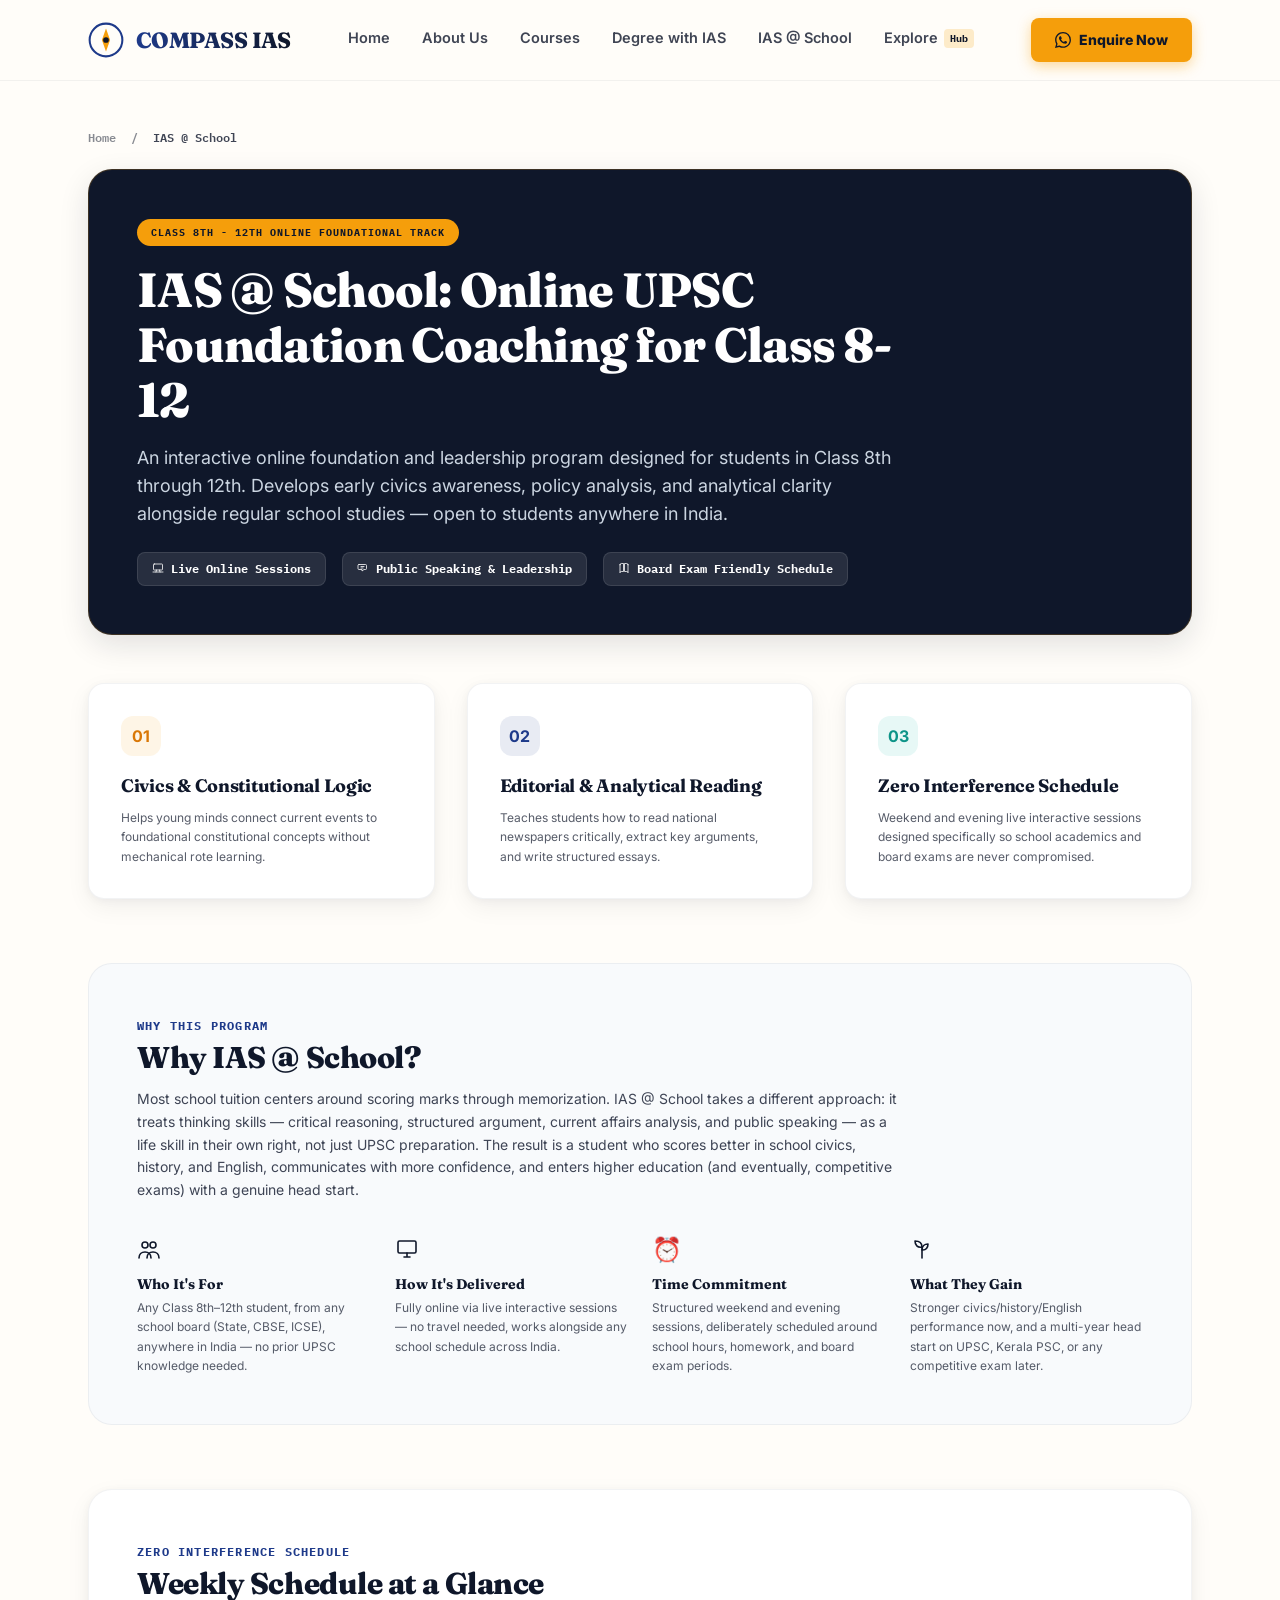
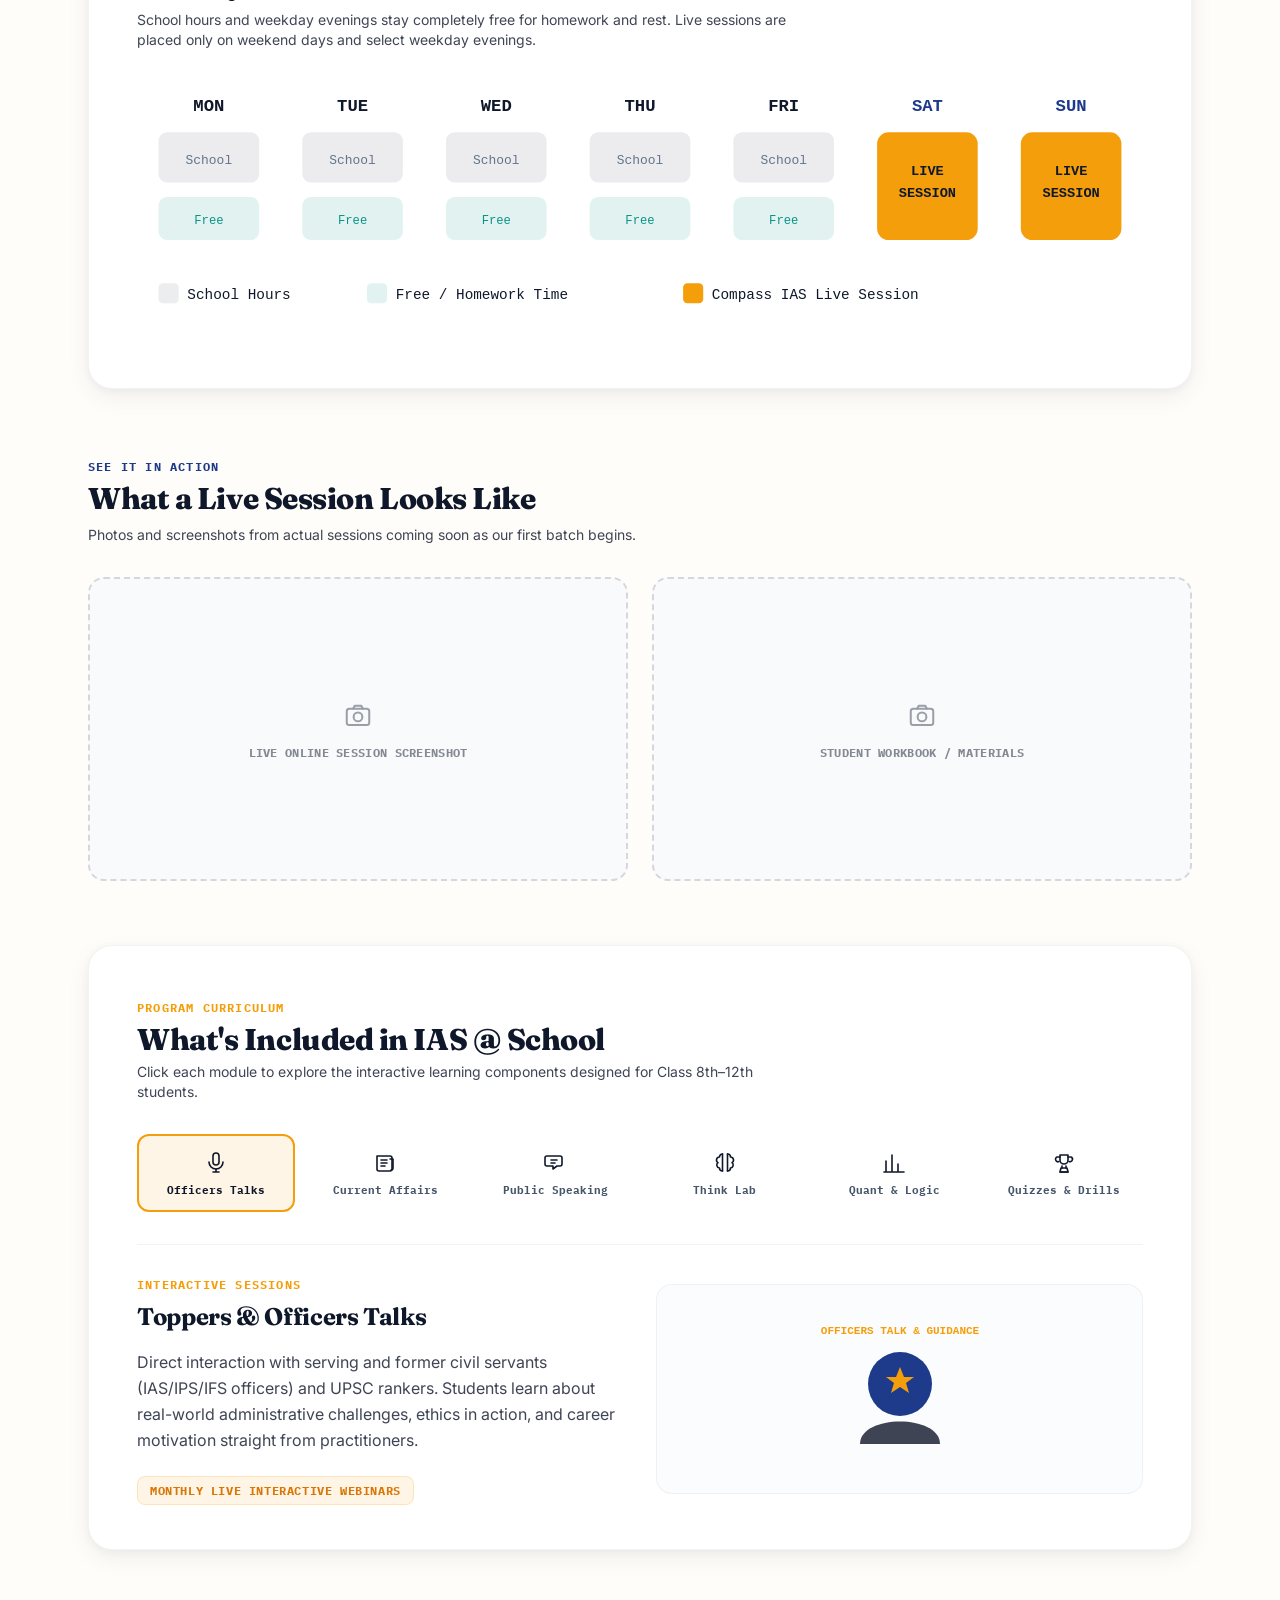
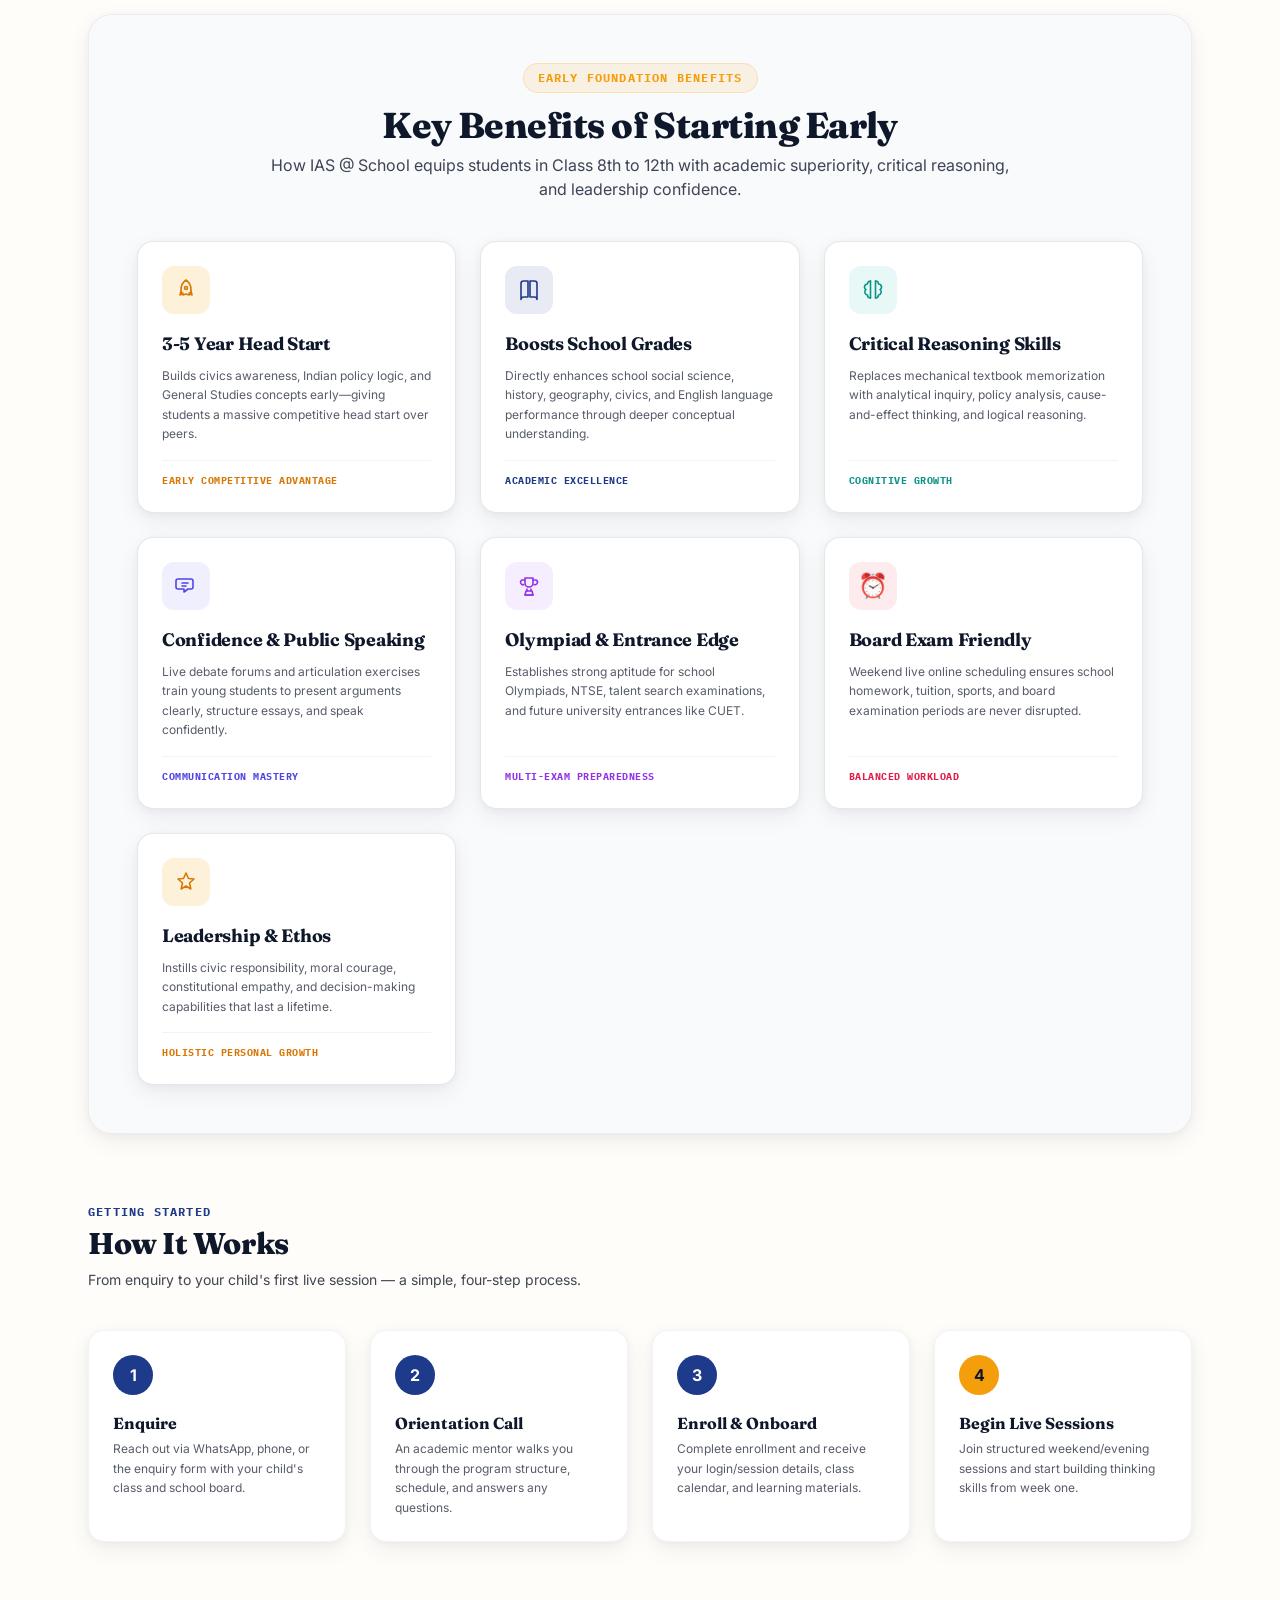
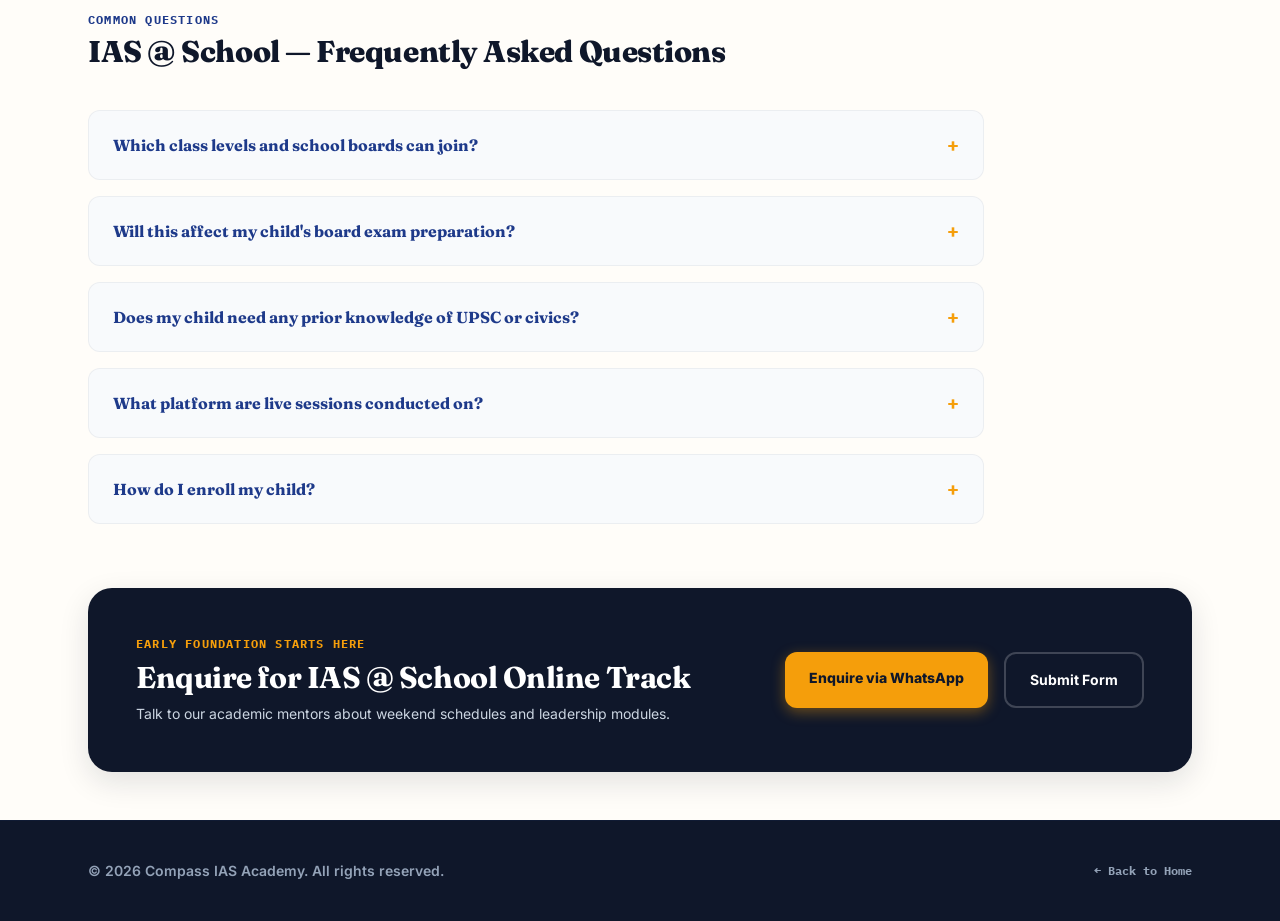
==== ias-at-school.html @ 7dd77797 "Add files via upload" ====
<!DOCTYPE html>
<html lang="en" class="scroll-smooth">
<head>
<meta charset="UTF-8">
<meta name="viewport" content="width=device-width, initial-scale=1.0">

<!-- Core SEO Meta Tags -->
<title>Online IAS Foundation Course for School Students | Compass IAS</title>
<meta name="description" content="IAS @ School: an online UPSC foundation and leadership program for Class 8th-12th students. Civics, current affairs, public speaking and early civil services orientation alongside regular schooling, from anywhere in India.">
<meta name="keywords" content="IAS coaching for school students, online UPSC foundation course, civil services coaching Class 8 9 10 11 12, IAS foundation course for students, civics and leadership program for school students, online IAS academy for students">
<meta name="robots" content="index, follow">
<link rel="canonical" href="https://competude.com/ias-at-school.html">

<!-- Open Graph / Facebook SEO -->
<meta property="og:type" content="website">
<meta property="og:title" content="Online IAS Foundation Course for School Students (Class 8-12) | Compass IAS">
<meta property="og:description" content="An interactive online foundation and leadership program for Class 8th-12th students, building civics awareness, analytical reading, and early UPSC orientation — from anywhere in India.">
<meta property="og:url" content="https://competude.com/ias-at-school.html">
<meta property="og:image" content="https://competude.com/School.png">
<meta property="og:locale" content="en_IN">
<meta property="og:site_name" content="Compass IAS Academy">

<!-- Twitter Card SEO -->
<meta name="twitter:card" content="summary_large_image">
<meta name="twitter:title" content="Online IAS Foundation Course for School Students | Compass IAS">
<meta name="twitter:description" content="Online UPSC foundation and leadership program for Class 8th-12th students, open to students anywhere in India.">

<!-- Structured Data: Course + Breadcrumb -->
<script type="application/ld+json">
{
  "@context": "https://schema.org",
  "@type": "Course",
  "name": "IAS @ School",
  "description": "An online foundational and leadership program for Class 8th to 12th students, building civics awareness, analytical reading, public speaking, and early UPSC/civil services orientation alongside regular schooling.",
  "provider": {
    "@type": "EducationalOrganization",
    "name": "Compass IAS Academy",
    "url": "https://competude.com/",
    "sameAs": [
      "https://www.instagram.com/compassiasacademy/",
      "https://www.facebook.com/share/17ophKMFhd/"
    ]
  },
  "url": "https://competude.com/ias-at-school.html",
  "image": "https://competude.com/School.png",
  "educationalLevel": "Secondary School (Class 8-12)",
  "areaServed": "IN",
  "hasCourseInstance": {
    "@type": "CourseInstance",
    "courseMode": ["online"],
    "courseSchedule": {
      "@type": "Schedule",
      "repeatFrequency": "P1W",
      "description": "Weekend and evening live online sessions scheduled around school academics and board exams."
    }
  }
}
</script>
<script type="application/ld+json">
{
  "@context": "https://schema.org",
  "@type": "BreadcrumbList",
  "itemListElement": [
    {"@type": "ListItem", "position": 1, "name": "Home", "item": "https://competude.com/"},
    {"@type": "ListItem", "position": 2, "name": "IAS @ School", "item": "https://competude.com/ias-at-school.html"}
  ]
}
</script>

<!-- Structured Data: FAQPage (mirrors visible FAQ content on this page) -->
<script type="application/ld+json">
{
  "@context": "https://schema.org",
  "@type": "FAQPage",
  "mainEntity": [
    {
      "@type": "Question",
      "name": "Which class levels and school boards can join IAS @ School?",
      "acceptedAnswer": {
        "@type": "Answer",
        "text": "Students from Class 8th through 12th can join, regardless of school board — State Syllabus, CBSE, or ICSE. Since the program is fully online, students anywhere in India can participate, not just Kerala."
      }
    },
    {
      "@type": "Question",
      "name": "Will IAS @ School affect my child's board exam preparation?",
      "acceptedAnswer": {
        "@type": "Answer",
        "text": "No — the program follows a Zero Interference Schedule, with live sessions on weekends and evenings specifically so board exam preparation, homework, and other school commitments are never disrupted. In fact, many students find their civics, history, and English performance improves as a result."
      }
    },
    {
      "@type": "Question",
      "name": "Does my child need prior knowledge of UPSC or civics to join?",
      "acceptedAnswer": {
        "@type": "Answer",
        "text": "No prior knowledge is needed. The program is designed as a foundational track, building concepts step by step from wherever a student currently stands."
      }
    },
    {
      "@type": "Question",
      "name": "What platform are IAS @ School live sessions conducted on?",
      "acceptedAnswer": {
        "@type": "Answer",
        "text": "Sessions are conducted live online through standard video conferencing tools, with recordings and materials shared afterward so students never miss key concepts due to a scheduling clash."
      }
    },
    {
      "@type": "Question",
      "name": "How do I enroll my child in IAS @ School?",
      "acceptedAnswer": {
        "@type": "Answer",
        "text": "Reach out via WhatsApp or phone at +91 87143 26595, or fill the enquiry form on this website. An academic mentor will schedule a short orientation call to walk you through the schedule and next steps."
      }
    }
  ]
}
</script>

<!-- Fonts -->
<link rel="preconnect" href="https://fonts.googleapis.com">
<link rel="preconnect" href="https://fonts.gstatic.com" crossorigin>
<link href="https://fonts.googleapis.com/css2?family=Fraunces:opsz,wght@9..144,400;9..144,500;9..144,600;9..144,700&family=Inter:wght@400;500;600;700&family=IBM+Plex+Mono:wght@500;600&display=swap" rel="stylesheet">

<!-- Compiled Tailwind CSS (production build, not CDN) -->
<link rel="stylesheet" href="output.css">
</head>
<body class="bg-brandChampagne text-brandNavy font-sans selection:bg-brandYellow selection:text-brandNavy min-h-screen flex flex-col overflow-x-hidden">

<header id="site-header" class="sticky top-0 z-50 bg-brandChampagne/95 backdrop-blur-md border-b border-brandNavy/5 transition-all-300">
  <div class="max-w-6xl mx-auto px-6 h-20 flex items-center justify-between">
    <!-- Branding -->
    <a href="index.html" class="flex items-center gap-3 font-serif font-bold text-xl tracking-wide text-brandNavy group" title="Compass IAS Homepage">
      <svg class="w-9 h-9 transition-transform duration-700 ease-out group-hover:rotate-[135deg]" viewBox="0 0 44 44" fill="none" xmlns="http://www.w3.org/2000/svg">
        <circle cx="22" cy="22" r="20" stroke="#1E3A8A" stroke-width="2.5"/>
        <path d="M22 8 L27 22 L22 36 L17 22 Z" fill="#F59E0B"/>
        <circle cx="22" cy="22" r="3.5" fill="#0F172A"/>
      </svg>
      <span class="tracking-tight font-extrabold text-[22px] bg-gradient-to-r from-brandBlue to-brandNavy bg-clip-text text-transparent">COMPASS IAS</span>
    </a>

    <!-- Navigation Options -->
    <nav class="hidden md:flex items-center gap-8 font-semibold text-[14.5px] text-brandNavy/80">
      <a href="index.html" class="hover:text-brandBlue transition-colors relative after:absolute after:bottom-0 after:left-0 after:h-[2px] after:w-0 hover:after:w-full after:bg-brandYellow after:transition-all after:duration-300 pb-1">Home</a>
      <a href="index.html#about" class="hover:text-brandBlue transition-colors relative after:absolute after:bottom-0 after:left-0 after:h-[2px] after:w-0 hover:after:w-full after:bg-brandYellow after:transition-all after:duration-300 pb-1">About Us</a>
      <a href="index.html#courses" class="hover:text-brandBlue transition-colors relative after:absolute after:bottom-0 after:left-0 after:h-[2px] after:w-0 hover:after:w-full after:bg-brandYellow after:transition-all after:duration-300 pb-1">Courses</a>
      <a href="degree-with-ias.html" class="hover:text-brandBlue transition-colors relative after:absolute after:bottom-0 after:left-0 after:h-[2px] after:w-0 hover:after:w-full after:bg-brandYellow after:transition-all after:duration-300 pb-1">Degree with IAS</a>
      <a href="ias-at-school.html" class="hover:text-brandBlue transition-colors relative after:absolute after:bottom-0 after:left-0 after:h-[2px] after:w-0 hover:after:w-full after:bg-brandYellow after:transition-all after:duration-300 pb-1">IAS @ School</a>
      <a href="index.html#explore" class="hover:text-brandBlue transition-colors relative after:absolute after:bottom-0 after:left-0 after:h-[2px] after:w-0 hover:after:w-full after:bg-brandYellow after:transition-all after:duration-300 pb-1 flex items-center gap-1.5">
        <span>Explore</span>
        <span class="bg-brandYellow/20 text-brandNavy font-mono text-[10px] px-1.5 py-0.5 rounded font-extrabold">Hub</span>
      </a>
    </nav>

    <!-- WhatsApp Enquiry CTA -->
    <div class="hidden md:block">
      <a href="https://wa.me/918714326595?text=Hi%20Compass%20IAS,%20I%20would%20like%20to%20enquire%20about%20your%20UPSC%20programs." 
         target="_blank" 
         class="bg-brandYellow hover:bg-brandYellowHover text-brandNavy font-extrabold text-sm px-6 py-3 rounded-lg shadow-yellow-glow hover:translate-y-[-1px] transition-all duration-300 inline-flex items-center gap-2 whitespace-nowrap"
         title="Direct WhatsApp Enquiry">
        <svg class="w-4 h-4 fill-current" viewBox="0 0 24 24" xmlns="http://www.w3.org/2000/svg"><path d="M17.472 14.382c-.297-.149-1.758-.867-2.03-.967-.273-.099-.471-.148-.67.15-.197.297-.767.966-.94 1.164-.173.199-.347.223-.644.075-.297-.15-1.255-.463-2.39-1.475-.883-.788-1.48-1.761-1.653-2.059-.173-.297-.018-.458.13-.606.134-.133.298-.347.446-.52.149-.174.198-.298.298-.497.099-.198.05-.371-.025-.52-.075-.149-.669-1.612-.916-2.207-.242-.579-.487-.5-.669-.51-.173-.008-.371-.01-.57-.01-.198 0-.52.074-.792.372-.272.297-1.04 1.016-1.04 2.479 0 1.462 1.065 2.875 1.213 3.074.149.198 2.096 3.2 5.077 4.487.709.306 1.262.489 1.694.625.712.227 1.36.195 1.871.118.571-.085 1.758-.719 2.006-1.413.248-.694.248-1.289.173-1.413-.074-.124-.272-.198-.57-.347m-5.421 7.403h-.004a9.87 9.87 0 01-5.031-1.378l-.361-.214-3.741.982.998-3.648-.235-.374a9.86 9.86 0 01-1.51-5.26c.001-5.45 4.436-9.884 9.888-9.884 2.64 0 5.122 1.03 6.988 2.898a9.825 9.825 0 012.893 6.994c-.003 5.45-4.437 9.884-9.885 9.884m8.413-18.297A11.815 11.815 0 0012.05 0C5.495 0 .16 5.335.157 11.892c0 2.096.547 4.142 1.588 5.945L0 24l6.335-1.662c1.746.953 3.71 1.455 5.703 1.457h.005c6.554 0 11.89-5.335 11.893-11.893a11.821 11.821 0 00-3.48-8.413z"/></svg>
        Enquire Now
      </a>
    </div>

    <!-- Mobile Menu Button -->
    <button id="hamburgerBtn" class="md:hidden flex flex-col justify-center items-center w-10 h-10 rounded-lg hover:bg-brandNavy/5 transition-colors z-50" aria-label="Toggle Menu">
      <div class="flex flex-col gap-1.5 w-6">
        <span class="h-[2.5px] w-full bg-brandNavy rounded-full transition-all duration-300 origin-center"></span>
        <span class="h-[2.5px] w-full bg-brandNavy rounded-full transition-all duration-300"></span>
        <span class="h-[2.5px] w-full bg-brandNavy rounded-full transition-all duration-300 origin-center"></span>
      </div>
    </button>
  </div>

  <div id="mobileMenu" class="md:hidden fixed inset-x-0 top-20 bg-brandChampagne border-b border-brandNavy/5 shadow-lg px-6 py-8 flex flex-col gap-4 transform -translate-y-10 opacity-0 pointer-events-none transition-all duration-300 z-40">
    <a href="index.html" class="font-bold text-lg text-brandNavy py-2 border-b border-slate-100">Home</a>
    <a href="index.html#about" class="font-bold text-lg text-brandNavy py-2 border-b border-slate-100">About Us</a>
    <a href="index.html#courses" class="font-bold text-lg text-brandNavy py-2 border-b border-slate-100">Courses</a>
    <a href="degree-with-ias.html" class="font-bold text-lg text-brandNavy py-2 border-b border-slate-100">Degree with IAS</a>
    <a href="ias-at-school.html" class="font-bold text-lg text-brandNavy py-2 border-b border-slate-100">IAS @ School</a>
    <a href="index.html#explore" class="font-bold text-lg text-brandNavy py-2 border-b border-slate-100 flex justify-between items-center">
      <span>Explore Gallery &amp; Hub</span>
      <span class="bg-brandYellow text-brandNavy font-mono text-xs px-2 py-0.5 rounded font-bold">New</span>
    </a>
    <a href="https://wa.me/918714326595?text=Hi%20Compass%20IAS,%20I%20would%20like%20to%20enquire%20about%20your%20UPSC%20programs." 
       target="_blank" 
       class="w-full text-center bg-brandYellow text-brandNavy font-extrabold py-4 rounded-lg shadow-md mt-4 inline-flex items-center justify-center gap-2 whitespace-nowrap">
      <svg class="w-4 h-4 fill-current" viewBox="0 0 24 24" xmlns="http://www.w3.org/2000/svg"><path d="M17.472 14.382c-.297-.149-1.758-.867-2.03-.967-.273-.099-.471-.148-.67.15-.197.297-.767.966-.94 1.164-.173.199-.347.223-.644.075-.297-.15-1.255-.463-2.39-1.475-.883-.788-1.48-1.761-1.653-2.059-.173-.297-.018-.458.13-.606.134-.133.298-.347.446-.52.149-.174.198-.298.298-.497.099-.198.05-.371-.025-.52-.075-.149-.669-1.612-.916-2.207-.242-.579-.487-.5-.669-.51-.173-.008-.371-.01-.57-.01-.198 0-.52.074-.792.372-.272.297-1.04 1.016-1.04 2.479 0 1.462 1.065 2.875 1.213 3.074.149.198 2.096 3.2 5.077 4.487.709.306 1.262.489 1.694.625.712.227 1.36.195 1.871.118.571-.085 1.758-.719 2.006-1.413.248-.694.248-1.289.173-1.413-.074-.124-.272-.198-.57-.347m-5.421 7.403h-.004a9.87 9.87 0 01-5.031-1.378l-.361-.214-3.741.982.998-3.648-.235-.374a9.86 9.86 0 01-1.51-5.26c.001-5.45 4.436-9.884 9.888-9.884 2.64 0 5.122 1.03 6.988 2.898a9.825 9.825 0 012.893 6.994c-.003 5.45-4.437 9.884-9.885 9.884m8.413-18.297A11.815 11.815 0 0012.05 0C5.495 0 .16 5.335.157 11.892c0 2.096.547 4.142 1.588 5.945L0 24l6.335-1.662c1.746.953 3.71 1.455 5.703 1.457h.005c6.554 0 11.89-5.335 11.893-11.893a11.821 11.821 0 00-3.48-8.413z"/></svg>
      Enquire Now
    </a>
  </div>
</header>

<main class="flex-grow py-12 bg-brandChampagne">
  <div class="max-w-6xl mx-auto px-6">
      <div id="course-detail-school">

        <!-- Breadcrumb -->
        <nav aria-label="Breadcrumb" class="mb-6 text-xs font-mono font-semibold text-brandNavy/50">
          <a href="index.html" class="hover:text-brandBlue transition-colors">Home</a>
          <span class="mx-2">/</span>
          <span class="text-brandNavy/80">IAS @ School</span>
        </nav>

        <!-- Header Banner -->
        <div class="bg-brandNavy text-white reveal-on-scroll rounded-3xl p-8 lg:p-12 mb-12 shadow-navy-glow border border-brandYellow/20 relative overflow-hidden">
          <div class="max-w-3xl relative z-10">
            <span class="bg-brandYellow text-brandNavy font-mono text-[10px] font-extrabold tracking-widest uppercase px-3.5 py-1.5 rounded-full inline-block mb-4">
              Class 8th - 12th Online Foundational Track
            </span>
            <h1 class="font-serif font-extrabold text-3xl sm:text-5xl text-white mb-4">IAS @ School: Online UPSC Foundation Coaching for Class 8-12</h1>
            <p class="text-slate-300 text-base sm:text-lg leading-relaxed mb-6">
              An interactive online foundation and leadership program designed for students in Class 8th through 12th. Develops early civics awareness, policy analysis, and analytical clarity alongside regular school studies — open to students anywhere in India.            </p>

            <div class="flex flex-wrap gap-4 text-xs font-mono font-bold">
              <span class="bg-white/10 px-3.5 py-2 rounded-lg border border-white/10"><svg viewBox="0 0 24 24" fill="none" stroke="currentColor" stroke-width="1.6" stroke-linecap="round" stroke-linejoin="round" style="width:1em;height:1em;display:inline-block;vertical-align:-0.125em" xmlns="http://www.w3.org/2000/svg"><rect x="3" y="4" width="18" height="12" rx="1.5"/><path d="M2 20h20M9 16l-1 4M15 16l1 4"/></svg> Live Online Sessions</span>
              <span class="bg-white/10 px-3.5 py-2 rounded-lg border border-white/10"><svg viewBox="0 0 24 24" fill="none" stroke="currentColor" stroke-width="1.6" stroke-linecap="round" stroke-linejoin="round" style="width:1em;height:1em;display:inline-block;vertical-align:-0.125em" xmlns="http://www.w3.org/2000/svg"><path d="M4 5h13a2 2 0 0 1 2 2v6a2 2 0 0 1-2 2h-3l-4 3v-3H4a2 2 0 0 1-2-2V7a2 2 0 0 1 2-2z"/><path d="M8 9h6M8 12h4"/></svg> Public Speaking &amp; Leadership</span>
              <span class="bg-white/10 px-3.5 py-2 rounded-lg border border-white/10"><svg viewBox="0 0 24 24" fill="none" stroke="currentColor" stroke-width="1.6" stroke-linecap="round" stroke-linejoin="round" style="width:1em;height:1em;display:inline-block;vertical-align:-0.125em" xmlns="http://www.w3.org/2000/svg"><path d="M4 5.5A2.5 2.5 0 0 1 6.5 3H11v16H6.5A2.5 2.5 0 0 0 4 21.5v-16z"/><path d="M20 5.5A2.5 2.5 0 0 0 17.5 3H13v16h4.5a2.5 2.5 0 0 1 2.5 2.5v-16z"/></svg> Board Exam Friendly Schedule</span>
            </div>
          </div>
        </div>

        <!-- Program Overview Pillars -->
        <div class="grid grid-cols-1 lg:grid-cols-3 gap-8 mb-16">
          <div class="bg-white p-8 rounded-2xl border border-brandNavy/5 shadow-sm">
            <div class="w-10 h-10 rounded-xl bg-brandYellow/10 text-brandYellowHover font-bold flex items-center justify-center mb-4">01</div>
            <h3 class="font-serif font-bold text-lg text-brandNavy mb-2">Civics &amp; Constitutional Logic</h3>
            <p class="text-xs text-brandNavy/70 leading-relaxed">
              Helps young minds connect current events to foundational constitutional concepts without mechanical rote learning.
            </p>
          </div>

          <div class="bg-white p-8 rounded-2xl border border-brandNavy/5 shadow-sm">
            <div class="w-10 h-10 rounded-xl bg-brandBlue/10 text-brandBlue font-bold flex items-center justify-center mb-4">02</div>
            <h3 class="font-serif font-bold text-lg text-brandNavy mb-2">Editorial &amp; Analytical Reading</h3>
            <p class="text-xs text-brandNavy/70 leading-relaxed">
              Teaches students how to read national newspapers critically, extract key arguments, and write structured essays.
            </p>
          </div>

          <div class="bg-white p-8 rounded-2xl border border-brandNavy/5 shadow-sm">
            <div class="w-10 h-10 rounded-xl bg-teal-500/10 text-teal-600 font-bold flex items-center justify-center mb-4">03</div>
            <h3 class="font-serif font-bold text-lg text-brandNavy mb-2">Zero Interference Schedule</h3>
            <p class="text-xs text-brandNavy/70 leading-relaxed">
              Weekend and evening live interactive sessions designed specifically so school academics and board exams are never compromised.
            </p>
          </div>
        </div>

        <!-- Why IAS @ School -->
        <div class="bg-brandLight border border-brandNavy/5 reveal-on-scroll rounded-3xl p-8 lg:p-12 mb-16">
          <div class="max-w-3xl mb-8">
            <span class="font-mono text-xs font-bold tracking-widest text-brandBlue uppercase">Why This Program</span>
            <h2 class="font-serif font-extrabold text-3xl text-brandNavy mt-1 mb-3">Why IAS @ School?</h2>
            <p class="text-brandNavy/80 text-sm leading-relaxed">
              Most school tuition centers around scoring marks through memorization. IAS @ School takes a different approach: it treats thinking skills — critical reasoning, structured argument, current affairs analysis, and public speaking — as a life skill in their own right, not just UPSC preparation. The result is a student who scores better in school civics, history, and English, communicates with more confidence, and enters higher education (and eventually, competitive exams) with a genuine head start.            </p>
          </div>

          <div class="grid grid-cols-1 sm:grid-cols-2 lg:grid-cols-4 gap-6">
            <div>
              <span class="text-2xl mb-2 block"><svg viewBox="0 0 24 24" fill="none" stroke="currentColor" stroke-width="1.6" stroke-linecap="round" stroke-linejoin="round" style="width:1em;height:1em;display:inline-block;vertical-align:-0.125em" xmlns="http://www.w3.org/2000/svg"><circle cx="8" cy="8" r="3"/><circle cx="16" cy="8" r="3"/><path d="M2 21c0-3.5 2.5-6 6-6s6 2.5 6 6"/><path d="M10 21c0-3.5 2.5-6 6-6s6 2.5 6 6"/></svg></span>
              <h4 class="font-serif font-bold text-sm text-brandNavy mb-1">Who It's For</h4>
              <p class="text-xs text-brandNavy/70 leading-relaxed">Any Class 8th–12th student, from any school board (State, CBSE, ICSE), anywhere in India — no prior UPSC knowledge needed.</p>
            </div>
            <div>
              <span class="text-2xl mb-2 block"><svg viewBox="0 0 24 24" fill="none" stroke="currentColor" stroke-width="1.6" stroke-linecap="round" stroke-linejoin="round" style="width:1em;height:1em;display:inline-block;vertical-align:-0.125em" xmlns="http://www.w3.org/2000/svg"><rect x="3" y="4" width="18" height="12" rx="1.5"/><path d="M9 20h6M12 16v4"/></svg></span>
              <h4 class="font-serif font-bold text-sm text-brandNavy mb-1">How It's Delivered</h4>
              <p class="text-xs text-brandNavy/70 leading-relaxed">Fully online via live interactive sessions — no travel needed, works alongside any school schedule across India.</p>
            </div>
            <div>
              <span class="text-2xl mb-2 block">⏰</span>
              <h4 class="font-serif font-bold text-sm text-brandNavy mb-1">Time Commitment</h4>
              <p class="text-xs text-brandNavy/70 leading-relaxed">Structured weekend and evening sessions, deliberately scheduled around school hours, homework, and board exam periods.</p>
            </div>
            <div>
              <span class="text-2xl mb-2 block"><svg viewBox="0 0 24 24" fill="none" stroke="currentColor" stroke-width="1.6" stroke-linecap="round" stroke-linejoin="round" style="width:1em;height:1em;display:inline-block;vertical-align:-0.125em" xmlns="http://www.w3.org/2000/svg"><path d="M12 21V10"/><path d="M12 10C12 6 9 4 5 4c0 4 2.5 7 7 6z"/><path d="M12 13c0-3.5 2.5-6 6-6 0 3.5-2 6.5-6 6z"/></svg></span>
              <h4 class="font-serif font-bold text-sm text-brandNavy mb-1">What They Gain</h4>
              <p class="text-xs text-brandNavy/70 leading-relaxed">Stronger civics/history/English performance now, and a multi-year head start on UPSC, Kerala PSC, or any competitive exam later.</p>
            </div>
          </div>
        </div>

        <!-- Weekly Schedule Infographic -->
        <div class="bg-white border border-brandNavy/5 reveal-on-scroll rounded-3xl p-8 lg:p-12 shadow-sm mb-16">
          <div class="max-w-2xl mb-8">
            <span class="font-mono text-xs font-bold tracking-widest text-brandBlue uppercase">Zero Interference Schedule</span>
            <h2 class="font-serif font-extrabold text-3xl text-brandNavy mt-1 mb-2">Weekly Schedule at a Glance</h2>
            <p class="text-brandNavy/80 text-sm">School hours and weekday evenings stay completely free for homework and rest. Live sessions are placed only on weekend days and select weekday evenings.</p>
          </div>

          <svg viewBox="0 0 700 180" class="w-full h-auto" xmlns="http://www.w3.org/2000/svg">
            <!-- Day columns: Mon Tue Wed Thu Fri Sat Sun -->
            <g font-family="monospace" font-size="12" font-weight="bold">
              <text x="50" y="20" fill="#0F172A" text-anchor="middle">MON</text>
              <text x="150" y="20" fill="#0F172A" text-anchor="middle">TUE</text>
              <text x="250" y="20" fill="#0F172A" text-anchor="middle">WED</text>
              <text x="350" y="20" fill="#0F172A" text-anchor="middle">THU</text>
              <text x="450" y="20" fill="#0F172A" text-anchor="middle">FRI</text>
              <text x="550" y="20" fill="#1E3A8A" text-anchor="middle">SAT</text>
              <text x="650" y="20" fill="#1E3A8A" text-anchor="middle">SUN</text>
            </g>

            <!-- School hours block (all days) -->
            <g>
              <rect x="15" y="35" width="70" height="35" rx="6" fill="#0F172A" opacity="0.08"/>
              <rect x="115" y="35" width="70" height="35" rx="6" fill="#0F172A" opacity="0.08"/>
              <rect x="215" y="35" width="70" height="35" rx="6" fill="#0F172A" opacity="0.08"/>
              <rect x="315" y="35" width="70" height="35" rx="6" fill="#0F172A" opacity="0.08"/>
              <rect x="415" y="35" width="70" height="35" rx="6" fill="#0F172A" opacity="0.08"/>
              <text x="50" y="57" font-size="9" fill="#64748B" text-anchor="middle" font-family="monospace">School</text>
              <text x="150" y="57" font-size="9" fill="#64748B" text-anchor="middle" font-family="monospace">School</text>
              <text x="250" y="57" font-size="9" fill="#64748B" text-anchor="middle" font-family="monospace">School</text>
              <text x="350" y="57" font-size="9" fill="#64748B" text-anchor="middle" font-family="monospace">School</text>
              <text x="450" y="57" font-size="9" fill="#64748B" text-anchor="middle" font-family="monospace">School</text>
            </g>

            <!-- Homework/free evening block (weekdays) -->
            <g>
              <rect x="15" y="80" width="70" height="30" rx="6" fill="#0D9488" opacity="0.12"/>
              <rect x="115" y="80" width="70" height="30" rx="6" fill="#0D9488" opacity="0.12"/>
              <rect x="215" y="80" width="70" height="30" rx="6" fill="#0D9488" opacity="0.12"/>
              <rect x="315" y="80" width="70" height="30" rx="6" fill="#0D9488" opacity="0.12"/>
              <rect x="415" y="80" width="70" height="30" rx="6" fill="#0D9488" opacity="0.12"/>
              <text x="50" y="99" font-size="8.5" fill="#0D9488" text-anchor="middle" font-family="monospace">Free</text>
              <text x="150" y="99" font-size="8.5" fill="#0D9488" text-anchor="middle" font-family="monospace">Free</text>
              <text x="250" y="99" font-size="8.5" fill="#0D9488" text-anchor="middle" font-family="monospace">Free</text>
              <text x="350" y="99" font-size="8.5" fill="#0D9488" text-anchor="middle" font-family="monospace">Free</text>
              <text x="450" y="99" font-size="8.5" fill="#0D9488" text-anchor="middle" font-family="monospace">Free</text>
            </g>

            <!-- Compass IAS live session blocks (Sat/Sun) -->
            <g>
              <rect x="515" y="35" width="70" height="75" rx="8" fill="#F59E0B"/>
              <rect x="615" y="35" width="70" height="75" rx="8" fill="#F59E0B"/>
              <text x="550" y="65" font-size="9.5" font-weight="bold" fill="#0F172A" text-anchor="middle" font-family="monospace">LIVE</text>
              <text x="550" y="80" font-size="9.5" font-weight="bold" fill="#0F172A" text-anchor="middle" font-family="monospace">SESSION</text>
              <text x="650" y="65" font-size="9.5" font-weight="bold" fill="#0F172A" text-anchor="middle" font-family="monospace">LIVE</text>
              <text x="650" y="80" font-size="9.5" font-weight="bold" fill="#0F172A" text-anchor="middle" font-family="monospace">SESSION</text>
            </g>

            <!-- Legend -->
            <g font-family="monospace" font-size="10" fill="#0F172A">
              <rect x="15" y="140" width="14" height="14" rx="3" fill="#0F172A" opacity="0.08"/>
              <text x="35" y="151">School Hours</text>
              <rect x="160" y="140" width="14" height="14" rx="3" fill="#0D9488" opacity="0.12"/>
              <text x="180" y="151">Free / Homework Time</text>
              <rect x="380" y="140" width="14" height="14" rx="3" fill="#F59E0B"/>
              <text x="400" y="151">Compass IAS Live Session</text>
            </g>
          </svg>
        </div>

        <!-- See It In Action - Photo Placeholders -->
        <div class="mb-16">
          <div class="max-w-2xl mb-8">
            <span class="font-mono text-xs font-bold tracking-widest text-brandBlue uppercase">See It In Action</span>
            <h2 class="font-serif font-extrabold text-3xl text-brandNavy mt-1 mb-2">What a Live Session Looks Like</h2>
            <p class="text-brandNavy/80 text-sm">Photos and screenshots from actual sessions coming soon as our first batch begins.</p>
          </div>
          <div class="grid grid-cols-1 sm:grid-cols-2 gap-6">
            <div class="aspect-video rounded-2xl border-2 border-dashed border-brandNavy/15 bg-brandLight flex flex-col items-center justify-center text-center p-6 hover:border-brandBlue/40 transition-colors">
              <span class="text-3xl mb-3 opacity-40"><svg viewBox="0 0 24 24" fill="none" stroke="currentColor" stroke-width="1.6" stroke-linecap="round" stroke-linejoin="round" style="width:1em;height:1em;display:inline-block;vertical-align:-0.125em" xmlns="http://www.w3.org/2000/svg"><rect x="3" y="7" width="18" height="13" rx="2"/><path d="M8 7l1.5-2.5h5L16 7"/><circle cx="12" cy="13.5" r="3.5"/></svg></span>
              <span class="text-xs font-bold text-brandNavy/50 font-mono uppercase tracking-wide">Live Online Session Screenshot</span>
            </div>
            <div class="aspect-video rounded-2xl border-2 border-dashed border-brandNavy/15 bg-brandLight flex flex-col items-center justify-center text-center p-6 hover:border-brandBlue/40 transition-colors">
              <span class="text-3xl mb-3 opacity-40"><svg viewBox="0 0 24 24" fill="none" stroke="currentColor" stroke-width="1.6" stroke-linecap="round" stroke-linejoin="round" style="width:1em;height:1em;display:inline-block;vertical-align:-0.125em" xmlns="http://www.w3.org/2000/svg"><rect x="3" y="7" width="18" height="13" rx="2"/><path d="M8 7l1.5-2.5h5L16 7"/><circle cx="12" cy="13.5" r="3.5"/></svg></span>
              <span class="text-xs font-bold text-brandNavy/50 font-mono uppercase tracking-wide">Student Workbook / Materials</span>
            </div>
          </div>
        </div>

        <!-- Interactive Program Components & Offerings Panel -->
        <div class="bg-white border border-brandNavy/5 reveal-on-scroll rounded-3xl p-8 lg:p-12 shadow-sm mb-16">
          <div class="max-w-2xl mb-8">
            <span class="font-mono text-xs font-bold tracking-widest text-brandYellow uppercase">Program Curriculum</span>
            <h2 class="font-serif font-extrabold text-3xl text-brandNavy mt-1">What's Included in IAS @ School</h2>
            <p class="text-brandNavy/80 text-sm mt-1">Click each module to explore the interactive learning components designed for Class 8th–12th students.</p>
          </div>

          <div class="grid grid-cols-2 sm:grid-cols-3 lg:grid-cols-6 gap-3 border-b border-brandNavy/5 pb-8 mb-8" id="school-module-tabs">
            <button onclick="switchSchoolModule('officers')" id="smod-tab-officers" class="flex flex-col items-center text-center p-3 rounded-xl border-2 border-brandYellow bg-brandYellow/10 transition-all-300 cursor-pointer">
              <span class="text-2xl mb-1"><svg viewBox="0 0 24 24" fill="none" stroke="currentColor" stroke-width="1.6" stroke-linecap="round" stroke-linejoin="round" style="width:1em;height:1em;display:inline-block;vertical-align:-0.125em" xmlns="http://www.w3.org/2000/svg"><rect x="9" y="2" width="6" height="12" rx="3"/><path d="M5 11a7 7 0 0 0 14 0"/><path d="M12 18v3M9 21h6"/></svg></span>
              <span class="text-[11px] font-mono font-bold text-brandNavy leading-tight">Officers Talks</span>
            </button>

            <button onclick="switchSchoolModule('newspaper')" id="smod-tab-newspaper" class="flex flex-col items-center text-center p-3 rounded-xl border-2 border-transparent hover:bg-brandLight transition-all-300 cursor-pointer">
              <span class="text-2xl mb-1"><svg viewBox="0 0 24 24" fill="none" stroke="currentColor" stroke-width="1.6" stroke-linecap="round" stroke-linejoin="round" style="width:1em;height:1em;display:inline-block;vertical-align:-0.125em" xmlns="http://www.w3.org/2000/svg"><path d="M4 5h13a2 2 0 0 1 2 2v11a2 2 0 0 1-2 2H6a2 2 0 0 1-2-2V5z"/><path d="M8 9h6M8 12h6M8 15h4"/><path d="M17 8h3v9a2 2 0 0 1-2 2"/></svg></span>
              <span class="text-[11px] font-mono font-bold text-slate-600 leading-tight">Current Affairs</span>
            </button>

            <button onclick="switchSchoolModule('speaking')" id="smod-tab-speaking" class="flex flex-col items-center text-center p-3 rounded-xl border-2 border-transparent hover:bg-brandLight transition-all-300 cursor-pointer">
              <span class="text-2xl mb-1"><svg viewBox="0 0 24 24" fill="none" stroke="currentColor" stroke-width="1.6" stroke-linecap="round" stroke-linejoin="round" style="width:1em;height:1em;display:inline-block;vertical-align:-0.125em" xmlns="http://www.w3.org/2000/svg"><path d="M4 5h13a2 2 0 0 1 2 2v6a2 2 0 0 1-2 2h-3l-4 3v-3H4a2 2 0 0 1-2-2V7a2 2 0 0 1 2-2z"/><path d="M8 9h6M8 12h4"/></svg></span>
              <span class="text-[11px] font-mono font-bold text-slate-600 leading-tight">Public Speaking</span>
            </button>

            <button onclick="switchSchoolModule('thinklab')" id="smod-tab-thinklab" class="flex flex-col items-center text-center p-3 rounded-xl border-2 border-transparent hover:bg-brandLight transition-all-300 cursor-pointer">
              <span class="text-2xl mb-1"><svg viewBox="0 0 24 24" fill="none" stroke="currentColor" stroke-width="1.6" stroke-linecap="round" stroke-linejoin="round" style="width:1em;height:1em;display:inline-block;vertical-align:-0.125em" xmlns="http://www.w3.org/2000/svg"><path d="M9.5 3a3 3 0 0 0-3 3 3 3 0 0 0-1.5 5.6A3 3 0 0 0 6.5 17a3 3 0 0 0 3 3"/><path d="M14.5 3a3 3 0 0 1 3 3 3 3 0 0 1 1.5 5.6 3 3 0 0 1-1.5 5.4 3 3 0 0 1-3 3"/><path d="M9.5 3v17M14.5 3v17"/></svg></span>
              <span class="text-[11px] font-mono font-bold text-slate-600 leading-tight">Think Lab</span>
            </button>

            <button onclick="switchSchoolModule('quant')" id="smod-tab-quant" class="flex flex-col items-center text-center p-3 rounded-xl border-2 border-transparent hover:bg-brandLight transition-all-300 cursor-pointer">
              <span class="text-2xl mb-1"><svg viewBox="0 0 24 24" fill="none" stroke="currentColor" stroke-width="1.6" stroke-linecap="round" stroke-linejoin="round" style="width:1em;height:1em;display:inline-block;vertical-align:-0.125em" xmlns="http://www.w3.org/2000/svg"><path d="M4 21V10M10 21V4M16 21v-8M22 21H2"/></svg></span>
              <span class="text-[11px] font-mono font-bold text-slate-600 leading-tight">Quant &amp; Logic</span>
            </button>

            <button onclick="switchSchoolModule('quizzes')" id="smod-tab-quizzes" class="flex flex-col items-center text-center p-3 rounded-xl border-2 border-transparent hover:bg-brandLight transition-all-300 cursor-pointer">
              <span class="text-2xl mb-1"><svg viewBox="0 0 24 24" fill="none" stroke="currentColor" stroke-width="1.6" stroke-linecap="round" stroke-linejoin="round" style="width:1em;height:1em;display:inline-block;vertical-align:-0.125em" xmlns="http://www.w3.org/2000/svg"><path d="M8 4h8v5a4 4 0 0 1-8 0V4z"/><path d="M8 6H5a2 2 0 0 0 2 4.5"/><path d="M16 6h3a2 2 0 0 1-2 4.5"/><path d="M10 15v2M14 15v2"/><path d="M8 21h8"/><path d="M9 17h6l1 4H8l1-4z"/></svg></span>
              <span class="text-[11px] font-mono font-bold text-slate-600 leading-tight">Quizzes &amp; Drills</span>
            </button>
          </div>

          <div id="school-module-content" class="transition-all duration-300">
            <div class="grid grid-cols-1 lg:grid-cols-2 gap-8 items-center">
              <div>
                <span id="school-module-badge" class="font-mono text-xs font-bold text-brandYellow uppercase tracking-widest block mb-2">Interactive Sessions</span>
                <h3 id="school-module-title" class="font-serif font-bold text-2xl text-brandNavy mb-4">Toppers &amp; Officers Talks</h3>
                <p id="school-module-desc" class="text-brandNavy/80 text-base leading-relaxed mb-6">
                  Direct interaction with serving and former civil servants (IAS/IPS/IFS officers) and UPSC rankers. Students learn about real-world administrative challenges, ethics in action, and career motivation straight from practitioners.
                </p>
                <span id="school-module-tag" class="text-xs font-mono font-bold uppercase tracking-wider text-brandYellowHover bg-brandYellow/10 px-3 py-1.5 rounded-lg border border-brandYellow/20">Monthly Live Interactive Webinars</span>
              </div>
              <div id="school-module-svg" class="flex justify-center bg-brandLight/50 rounded-2xl p-6 border border-brandNavy/5">
                <svg width="220" height="160" viewBox="0 0 200 160" fill="none" xmlns="http://www.w3.org/2000/svg">
                  <text x="100" y="25" fill="#F59E0B" font-size="11" font-weight="bold" text-anchor="middle" font-family="monospace">OFFICERS TALK &amp; GUIDANCE</text>
                  <circle cx="100" cy="75" r="32" fill="#1E3A8A" />
                  <path d="M100 58 L104 68 L114 68 L106 74 L109 84 L100 78 L91 84 L94 74 L86 68 L96 68 Z" fill="#F59E0B" />
                  <path d="M60 135 C60 105 140 105 140 135 Z" fill="#0F172A" opacity="0.8" />
                </svg>
              </div>
            </div>
          </div>
        </div>

        <!-- 7-Card Infographic Matrix for IAS @ School Benefits -->
        <div class="bg-brandLight border border-brandNavy/5 reveal-on-scroll rounded-3xl p-8 lg:p-12 shadow-sm mb-16">
          <div class="max-w-3xl mb-10 text-center mx-auto">
            <span class="inline-block font-mono text-xs font-bold tracking-widest text-brandYellow uppercase bg-brandYellow/10 px-3.5 py-1.5 rounded-full border border-brandYellow/20 mb-3">
              Early Foundation Benefits
            </span>
            <h2 class="font-serif font-extrabold text-3xl sm:text-4xl text-brandNavy">Key Benefits of Starting Early</h2>
            <p class="text-brandNavy/80 text-base mt-2">
              How IAS @ School equips students in Class 8th to 12th with academic superiority, critical reasoning, and leadership confidence.
            </p>
          </div>

          <div class="grid grid-cols-1 md:grid-cols-2 lg:grid-cols-3 gap-6">
            <div class="bg-white rounded-2xl p-6 border border-brandNavy/10 shadow-sm hover:shadow-md transition-all flex flex-col justify-between group">
              <div>
                <div class="w-12 h-12 rounded-xl bg-brandYellow/15 text-brandYellowHover flex items-center justify-center font-extrabold text-2xl mb-4 group-hover:scale-110 transition-transform"><svg viewBox="0 0 24 24" fill="none" stroke="currentColor" stroke-width="1.6" stroke-linecap="round" stroke-linejoin="round" style="width:1em;height:1em;display:inline-block;vertical-align:-0.125em" xmlns="http://www.w3.org/2000/svg"><path d="M12 2c3 2 5 6 5 10 0 2-1 4-2 5l-3-1-3 1c-1-1-2-3-2-5 0-4 2-8 5-10z"/><path d="M9 15l-3 2 1-4M15 15l3 2-1-4"/><circle cx="12" cy="10" r="1.5"/></svg></div>
                <h3 class="font-serif font-bold text-lg text-brandNavy mb-2">3-5 Year Head Start</h3>
                <p class="text-xs text-brandNavy/70 leading-relaxed mb-4">Builds civics awareness, Indian policy logic, and General Studies concepts early—giving students a massive competitive head start over peers.</p>
              </div>
              <span class="font-mono text-[10px] font-bold text-brandYellowHover uppercase tracking-wider block pt-3 border-t border-brandNavy/5">Early Competitive Advantage</span>
            </div>

            <div class="bg-white rounded-2xl p-6 border border-brandNavy/10 shadow-sm hover:shadow-md transition-all flex flex-col justify-between group">
              <div>
                <div class="w-12 h-12 rounded-xl bg-brandBlue/10 text-brandBlue flex items-center justify-center font-extrabold text-2xl mb-4 group-hover:scale-110 transition-transform"><svg viewBox="0 0 24 24" fill="none" stroke="currentColor" stroke-width="1.6" stroke-linecap="round" stroke-linejoin="round" style="width:1em;height:1em;display:inline-block;vertical-align:-0.125em" xmlns="http://www.w3.org/2000/svg"><path d="M4 5.5A2.5 2.5 0 0 1 6.5 3H11v16H6.5A2.5 2.5 0 0 0 4 21.5v-16z"/><path d="M20 5.5A2.5 2.5 0 0 0 17.5 3H13v16h4.5a2.5 2.5 0 0 1 2.5 2.5v-16z"/></svg></div>
                <h3 class="font-serif font-bold text-lg text-brandNavy mb-2">Boosts School Grades</h3>
                <p class="text-xs text-brandNavy/70 leading-relaxed mb-4">Directly enhances school social science, history, geography, civics, and English language performance through deeper conceptual understanding.</p>
              </div>
              <span class="font-mono text-[10px] font-bold text-brandBlue uppercase tracking-wider block pt-3 border-t border-brandNavy/5">Academic Excellence</span>
            </div>

            <div class="bg-white rounded-2xl p-6 border border-brandNavy/10 shadow-sm hover:shadow-md transition-all flex flex-col justify-between group">
              <div>
                <div class="w-12 h-12 rounded-xl bg-teal-500/10 text-teal-600 flex items-center justify-center font-extrabold text-2xl mb-4 group-hover:scale-110 transition-transform"><svg viewBox="0 0 24 24" fill="none" stroke="currentColor" stroke-width="1.6" stroke-linecap="round" stroke-linejoin="round" style="width:1em;height:1em;display:inline-block;vertical-align:-0.125em" xmlns="http://www.w3.org/2000/svg"><path d="M9.5 3a3 3 0 0 0-3 3 3 3 0 0 0-1.5 5.6A3 3 0 0 0 6.5 17a3 3 0 0 0 3 3"/><path d="M14.5 3a3 3 0 0 1 3 3 3 3 0 0 1 1.5 5.6 3 3 0 0 1-1.5 5.4 3 3 0 0 1-3 3"/><path d="M9.5 3v17M14.5 3v17"/></svg></div>
                <h3 class="font-serif font-bold text-lg text-brandNavy mb-2">Critical Reasoning Skills</h3>
                <p class="text-xs text-brandNavy/70 leading-relaxed mb-4">Replaces mechanical textbook memorization with analytical inquiry, policy analysis, cause-and-effect thinking, and logical reasoning.</p>
              </div>
              <span class="font-mono text-[10px] font-bold text-teal-600 uppercase tracking-wider block pt-3 border-t border-brandNavy/5">Cognitive Growth</span>
            </div>

            <div class="bg-white rounded-2xl p-6 border border-brandNavy/10 shadow-sm hover:shadow-md transition-all flex flex-col justify-between group">
              <div>
                <div class="w-12 h-12 rounded-xl bg-indigo-500/10 text-indigo-600 flex items-center justify-center font-extrabold text-2xl mb-4 group-hover:scale-110 transition-transform"><svg viewBox="0 0 24 24" fill="none" stroke="currentColor" stroke-width="1.6" stroke-linecap="round" stroke-linejoin="round" style="width:1em;height:1em;display:inline-block;vertical-align:-0.125em" xmlns="http://www.w3.org/2000/svg"><path d="M4 5h13a2 2 0 0 1 2 2v6a2 2 0 0 1-2 2h-3l-4 3v-3H4a2 2 0 0 1-2-2V7a2 2 0 0 1 2-2z"/><path d="M8 9h6M8 12h4"/></svg></div>
                <h3 class="font-serif font-bold text-lg text-brandNavy mb-2">Confidence &amp; Public Speaking</h3>
                <p class="text-xs text-brandNavy/70 leading-relaxed mb-4">Live debate forums and articulation exercises train young students to present arguments clearly, structure essays, and speak confidently.</p>
              </div>
              <span class="font-mono text-[10px] font-bold text-indigo-600 uppercase tracking-wider block pt-3 border-t border-brandNavy/5">Communication Mastery</span>
            </div>

            <div class="bg-white rounded-2xl p-6 border border-brandNavy/10 shadow-sm hover:shadow-md transition-all flex flex-col justify-between group">
              <div>
                <div class="w-12 h-12 rounded-xl bg-purple-500/10 text-purple-600 flex items-center justify-center font-extrabold text-2xl mb-4 group-hover:scale-110 transition-transform"><svg viewBox="0 0 24 24" fill="none" stroke="currentColor" stroke-width="1.6" stroke-linecap="round" stroke-linejoin="round" style="width:1em;height:1em;display:inline-block;vertical-align:-0.125em" xmlns="http://www.w3.org/2000/svg"><path d="M8 4h8v5a4 4 0 0 1-8 0V4z"/><path d="M8 6H5a2 2 0 0 0 2 4.5"/><path d="M16 6h3a2 2 0 0 1-2 4.5"/><path d="M10 15v2M14 15v2"/><path d="M8 21h8"/><path d="M9 17h6l1 4H8l1-4z"/></svg></div>
                <h3 class="font-serif font-bold text-lg text-brandNavy mb-2">Olympiad &amp; Entrance Edge</h3>
                <p class="text-xs text-brandNavy/70 leading-relaxed mb-4">Establishes strong aptitude for school Olympiads, NTSE, talent search examinations, and future university entrances like CUET.</p>
              </div>
              <span class="font-mono text-[10px] font-bold text-purple-600 uppercase tracking-wider block pt-3 border-t border-brandNavy/5">Multi-Exam Preparedness</span>
            </div>

            <div class="bg-white rounded-2xl p-6 border border-brandNavy/10 shadow-sm hover:shadow-md transition-all flex flex-col justify-between group">
              <div>
                <div class="w-12 h-12 rounded-xl bg-rose-500/10 text-rose-600 flex items-center justify-center font-extrabold text-2xl mb-4 group-hover:scale-110 transition-transform">⏰</div>
                <h3 class="font-serif font-bold text-lg text-brandNavy mb-2">Board Exam Friendly</h3>
                <p class="text-xs text-brandNavy/70 leading-relaxed mb-4">Weekend live online scheduling ensures school homework, tuition, sports, and board examination periods are never disrupted.</p>
              </div>
              <span class="font-mono text-[10px] font-bold text-rose-600 uppercase tracking-wider block pt-3 border-t border-brandNavy/5">Balanced Workload</span>
            </div>

            <div class="bg-white rounded-2xl p-6 border border-brandNavy/10 shadow-sm hover:shadow-md transition-all flex flex-col justify-between group md:col-span-2 lg:col-span-1">
              <div>
                <div class="w-12 h-12 rounded-xl bg-brandYellow/15 text-brandYellowHover flex items-center justify-center font-extrabold text-2xl mb-4 group-hover:scale-110 transition-transform"><svg viewBox="0 0 24 24" fill="none" stroke="currentColor" stroke-width="1.6" stroke-linecap="round" stroke-linejoin="round" style="width:1em;height:1em;display:inline-block;vertical-align:-0.125em" xmlns="http://www.w3.org/2000/svg"><path d="M12 3l2.5 5.5L20 9l-4.5 4 1.3 6L12 16l-4.8 3 1.3-6L4 9l5.5-.5L12 3z"/></svg></div>
                <h3 class="font-serif font-bold text-lg text-brandNavy mb-2">Leadership &amp; Ethos</h3>
                <p class="text-xs text-brandNavy/70 leading-relaxed mb-4">Instills civic responsibility, moral courage, constitutional empathy, and decision-making capabilities that last a lifetime.</p>
              </div>
              <span class="font-mono text-[10px] font-bold text-brandYellowHover uppercase tracking-wider block pt-3 border-t border-brandNavy/5">Holistic Personal Growth</span>
            </div>
          </div>
        </div>

        <!-- How It Works -->
        <div class="mb-16">
          <div class="max-w-2xl mb-10">
            <span class="font-mono text-xs font-bold tracking-widest text-brandBlue uppercase">Getting Started</span>
            <h2 class="font-serif font-extrabold text-3xl text-brandNavy mt-1 mb-2">How It Works</h2>
            <p class="text-brandNavy/80 text-sm">From enquiry to your child's first live session — a simple, four-step process.</p>
          </div>

          <div class="grid grid-cols-1 sm:grid-cols-2 lg:grid-cols-4 gap-6">
            <div class="bg-white border border-brandNavy/5 rounded-2xl p-6 shadow-sm relative">
              <div class="w-10 h-10 rounded-full bg-brandBlue text-white font-bold flex items-center justify-center mb-4">1</div>
              <h4 class="font-serif font-bold text-base text-brandNavy mb-1">Enquire</h4>
              <p class="text-xs text-brandNavy/70 leading-relaxed">Reach out via WhatsApp, phone, or the enquiry form with your child's class and school board.</p>
            </div>
            <div class="bg-white border border-brandNavy/5 rounded-2xl p-6 shadow-sm relative">
              <div class="w-10 h-10 rounded-full bg-brandBlue text-white font-bold flex items-center justify-center mb-4">2</div>
              <h4 class="font-serif font-bold text-base text-brandNavy mb-1">Orientation Call</h4>
              <p class="text-xs text-brandNavy/70 leading-relaxed">An academic mentor walks you through the program structure, schedule, and answers any questions.</p>
            </div>
            <div class="bg-white border border-brandNavy/5 rounded-2xl p-6 shadow-sm relative">
              <div class="w-10 h-10 rounded-full bg-brandBlue text-white font-bold flex items-center justify-center mb-4">3</div>
              <h4 class="font-serif font-bold text-base text-brandNavy mb-1">Enroll & Onboard</h4>
              <p class="text-xs text-brandNavy/70 leading-relaxed">Complete enrollment and receive your login/session details, class calendar, and learning materials.</p>
            </div>
            <div class="bg-white border border-brandNavy/5 rounded-2xl p-6 shadow-sm relative">
              <div class="w-10 h-10 rounded-full bg-brandYellow text-brandNavy font-bold flex items-center justify-center mb-4">4</div>
              <h4 class="font-serif font-bold text-base text-brandNavy mb-1">Begin Live Sessions</h4>
              <p class="text-xs text-brandNavy/70 leading-relaxed">Join structured weekend/evening sessions and start building thinking skills from week one.</p>
            </div>
          </div>
        </div>

        <!-- FAQ Section -->
        <div class="mb-16">
          <div class="max-w-2xl mb-10">
            <span class="font-mono text-xs font-bold tracking-widest text-brandBlue uppercase">Common Questions</span>
            <h2 class="font-serif font-extrabold text-3xl text-brandNavy mt-1 mb-2">IAS @ School — Frequently Asked Questions</h2>
          </div>

          <div class="space-y-4 max-w-4xl">
            <div class="faq-item bg-brandLight border border-brandNavy/5 rounded-xl overflow-hidden transition-all duration-300">
              <button onclick="toggleFaq(this)" class="faq-q w-full text-left px-6 py-5 flex justify-between items-center gap-6 font-serif font-bold text-base text-brandBlue hover:text-brandNavy transition-all cursor-pointer">
                Which class levels and school boards can join?                <span class="plus font-mono text-brandYellow font-bold text-xl transition-transform">&plus;</span>
              </button>
              <div class="faq-a-wrapper max-h-0 overflow-hidden transition-all duration-300">
                <div class="faq-a px-6 pb-6 text-slate-600 text-sm leading-relaxed">Students from Class 8th through 12th can join, regardless of school board — State Syllabus, CBSE, or ICSE. Since the program is fully online, students anywhere in India can participate, not just Kerala.</div>
              </div>
            </div>

            <div class="faq-item bg-brandLight border border-brandNavy/5 rounded-xl overflow-hidden transition-all duration-300">
              <button onclick="toggleFaq(this)" class="faq-q w-full text-left px-6 py-5 flex justify-between items-center gap-6 font-serif font-bold text-base text-brandBlue hover:text-brandNavy transition-all cursor-pointer">
                Will this affect my child&#039;s board exam preparation?                <span class="plus font-mono text-brandYellow font-bold text-xl transition-transform">&plus;</span>
              </button>
              <div class="faq-a-wrapper max-h-0 overflow-hidden transition-all duration-300">
                <div class="faq-a px-6 pb-6 text-slate-600 text-sm leading-relaxed">No — the program follows a Zero Interference Schedule, with live sessions on weekends and evenings specifically so board exam preparation, homework, and other school commitments are never disrupted. In fact, many students find their civics, history, and English performance improves as a result.</div>
              </div>
            </div>

            <div class="faq-item bg-brandLight border border-brandNavy/5 rounded-xl overflow-hidden transition-all duration-300">
              <button onclick="toggleFaq(this)" class="faq-q w-full text-left px-6 py-5 flex justify-between items-center gap-6 font-serif font-bold text-base text-brandBlue hover:text-brandNavy transition-all cursor-pointer">
                Does my child need any prior knowledge of UPSC or civics?                <span class="plus font-mono text-brandYellow font-bold text-xl transition-transform">&plus;</span>
              </button>
              <div class="faq-a-wrapper max-h-0 overflow-hidden transition-all duration-300">
                <div class="faq-a px-6 pb-6 text-slate-600 text-sm leading-relaxed">No prior knowledge is needed. The program is designed as a foundational track, building concepts step by step from wherever a student currently stands.</div>
              </div>
            </div>

            <div class="faq-item bg-brandLight border border-brandNavy/5 rounded-xl overflow-hidden transition-all duration-300">
              <button onclick="toggleFaq(this)" class="faq-q w-full text-left px-6 py-5 flex justify-between items-center gap-6 font-serif font-bold text-base text-brandBlue hover:text-brandNavy transition-all cursor-pointer">
                What platform are live sessions conducted on?                <span class="plus font-mono text-brandYellow font-bold text-xl transition-transform">&plus;</span>
              </button>
              <div class="faq-a-wrapper max-h-0 overflow-hidden transition-all duration-300">
                <div class="faq-a px-6 pb-6 text-slate-600 text-sm leading-relaxed">Sessions are conducted live online through standard video conferencing tools, with recordings and materials shared afterward so students never miss key concepts due to a scheduling clash.</div>
              </div>
            </div>

            <div class="faq-item bg-brandLight border border-brandNavy/5 rounded-xl overflow-hidden transition-all duration-300">
              <button onclick="toggleFaq(this)" class="faq-q w-full text-left px-6 py-5 flex justify-between items-center gap-6 font-serif font-bold text-base text-brandBlue hover:text-brandNavy transition-all cursor-pointer">
                How do I enroll my child?                <span class="plus font-mono text-brandYellow font-bold text-xl transition-transform">&plus;</span>
              </button>
              <div class="faq-a-wrapper max-h-0 overflow-hidden transition-all duration-300">
                <div class="faq-a px-6 pb-6 text-slate-600 text-sm leading-relaxed">Reach out via WhatsApp or phone at +91 87143 26595, or fill the enquiry form on this website. An academic mentor will schedule a short orientation call to walk you through the schedule and next steps.</div>
              </div>
            </div>
          </div>
        </div>

        <!-- Call To Action Box -->
        <div class="bg-brandNavy text-white reveal-on-scroll rounded-3xl p-8 lg:p-12 flex flex-col md:flex-row items-center justify-between gap-8 shadow-navy-glow">
          <div>
            <span class="font-mono text-xs font-bold text-brandYellow uppercase tracking-widest block mb-2">Early Foundation Starts Here</span>
            <h3 class="font-serif font-bold text-2xl sm:text-3xl">Enquire for IAS @ School Online Track</h3>
            <p class="text-slate-300 text-sm mt-2">Talk to our academic mentors about weekend schedules and leadership modules.</p>
          </div>
          <div class="flex flex-wrap gap-4 whitespace-nowrap">
            <a href="https://wa.me/918714326595?text=Hi%20Compass%20IAS,%20I%20would%20like%20to%20enquire%20about%20the%20IAS%20%40%20School%20online%20program." target="_blank" class="bg-brandYellow hover:bg-brandYellowHover text-brandNavy font-extrabold text-sm px-6 py-4 rounded-xl shadow-yellow-glow transition-all">
              Enquire via WhatsApp
            </a>
            <a href="index.html#contact" class="border-2 border-white/20 text-white hover:bg-white/10 font-bold text-sm px-6 py-4 rounded-xl transition-all">
              Submit Form
            </a>
          </div>
        </div>

      </div>

    </div>
</main>

<footer class="bg-brandNavy text-slate-300 py-10 border-t border-brandBlue/10">
  <div class="max-w-6xl mx-auto px-6 flex flex-col sm:flex-row items-center justify-between gap-6">
    <p class="text-sm font-semibold text-slate-400">&copy; 2026 Compass IAS Academy. All rights reserved.</p>
    <a href="index.html" class="text-xs font-mono font-bold text-slate-400 hover:text-brandYellow transition-colors">&larr; Back to Home</a>
  </div>
</footer>

<script>
  // Interactive Program Module Switcher (standalone for this page)
  const schoolModules = {
    officers: {
      badge: 'Interactive Sessions',
      title: 'Toppers & Officers Talks',
      desc: 'Direct interaction with serving and former civil servants (IAS/IPS/IFS officers) and top rankers. Students learn about real-world administrative challenges, ethics in action, and career motivation straight from practitioners.',
      tag: 'Monthly Live Interactive Webinars',
      svgContent: `
        <svg width="220" height="160" viewBox="0 0 200 160" fill="none" xmlns="http://www.w3.org/2000/svg">
          <text x="100" y="25" fill="#F59E0B" font-size="11" font-weight="bold" text-anchor="middle" font-family="monospace">OFFICERS TALK &amp; GUIDANCE</text>
          <circle cx="100" cy="75" r="32" fill="#1E3A8A" />
          <path d="M100 58 L104 68 L114 68 L106 74 L109 84 L100 78 L91 84 L94 74 L86 68 L96 68 Z" fill="#F59E0B" />
          <path d="M60 135 C60 105 140 105 140 135 Z" fill="#0F172A" opacity="0.8" />
        </svg>
      `
    },
    newspaper: {
      badge: 'Daily Editorial Scanning',
      title: 'Newspaper & Current Affairs Analysis',
      desc: 'Guided sessions teaching school students how to read national editorials critically. Focuses on extracting core socio-economic themes, understanding global developments, and making intuitive notes.',
      tag: 'Weekly Current Affairs Track',
      svgContent: `
        <svg width="220" height="160" viewBox="0 0 200 160" fill="none" xmlns="http://www.w3.org/2000/svg">
          <text x="100" y="25" fill="#1E3A8A" font-size="11" font-weight="bold" text-anchor="middle" font-family="monospace">EDITORIAL &amp; POLICY LOGIC</text>
          <rect x="40" y="55" width="120" height="70" rx="8" fill="#1E3A8A" opacity="0.1"/>
          <rect x="55" y="70" width="90" height="8" rx="4" fill="#1E3A8A"/>
          <rect x="55" y="85" width="65" height="8" rx="4" fill="#F59E0B"/>
          <rect x="55" y="100" width="80" height="8" rx="4" fill="#1E3A8A" opacity="0.4"/>
        </svg>
      `
    },
    speaking: {
      badge: 'Communication & Confidence',
      title: 'Public Speaking & Articulation',
      desc: 'Structured debate forums, essay presentation exercises, and verbal reasoning workshops. Helps students express complex ideas with clarity, poise, and structured logic early in life.',
      tag: 'Interactive Debate & Articulation',
      svgContent: `
        <svg width="220" height="160" viewBox="0 0 200 160" fill="none" xmlns="http://www.w3.org/2000/svg">
          <text x="100" y="25" fill="#0D9488" font-size="11" font-weight="bold" text-anchor="middle" font-family="monospace">PUBLIC SPEAKING &amp; DEBATE</text>
          <circle cx="70" cy="85" r="28" fill="#0D9488" opacity="0.2"/>
          <circle cx="130" cy="85" r="28" fill="#F59E0B" opacity="0.2"/>
          <path d="M70 70 L80 90 L60 90 Z" fill="#0D9488"/>
          <path d="M130 70 L140 90 L120 90 Z" fill="#F59E0B"/>
        </svg>
      `
    },
    thinklab: {
      badge: 'Cognitive & Analytical Skills',
      title: 'Think Lab & Applied Skills',
      desc: 'Hands-on problem-solving labs where students debate real policy dilemmas, ethics scenarios, and constitutional case studies—shifting learning from memory to deep reasoning.',
      tag: 'Critical Reasoning Workshops',
      svgContent: `
        <svg width="220" height="160" viewBox="0 0 200 160" fill="none" xmlns="http://www.w3.org/2000/svg">
          <text x="100" y="25" fill="#6366F1" font-size="11" font-weight="bold" text-anchor="middle" font-family="monospace">THINK LAB &amp; POLICY LOGIC</text>
          <rect x="55" y="55" width="90" height="70" rx="12" fill="#1E3A8A" opacity="0.1"/>
          <circle cx="100" cy="85" r="20" fill="#F59E0B" class="animate-pulse"/>
          <path d="M100 70 L103 80 L113 80 L105 86 L108 96 L100 90 L92 96 L95 86 L87 80 L97 80 Z" fill="#0F172A"/>
        </svg>
      `
    },
    quant: {
      badge: 'Aptitude Mastery',
      title: 'Quantitative Aptitude & Logic',
      desc: 'Foundational CSAT numerical logic, mental math shortcuts, pattern recognition, and analytical puzzle solving that builds razor-sharp mathematical confidence.',
      tag: 'CSAT & Mathematical Logic',
      svgContent: `
        <svg width="220" height="160" viewBox="0 0 200 160" fill="none" xmlns="http://www.w3.org/2000/svg">
          <text x="100" y="25" fill="#1E3A8A" font-size="11" font-weight="bold" text-anchor="middle" font-family="monospace">QUANT &amp; LOGICAL REASONING</text>
          <rect x="35" y="95" width="30" height="40" rx="4" fill="#1E3A8A" />
          <rect x="85" y="70" width="30" height="65" rx="4" fill="#F59E0B" />
          <rect x="135" y="45" width="30" height="90" rx="4" fill="#0D9488" />
        </svg>
      `
    },
    quizzes: {
      badge: 'Competitive Edge',
      title: 'Quiz Competitions & Olympiad Drills',
      desc: 'Regular live intra-academy quizzes, general knowledge challenges, and Olympiad-style mock tests that build healthy competitive spirit and quick recall under timed conditions.',
      tag: 'Olympiad & Quiz Conditioning',
      svgContent: `
        <svg width="220" height="160" viewBox="0 0 200 160" fill="none" xmlns="http://www.w3.org/2000/svg">
          <text x="100" y="25" fill="#F59E0B" font-size="11" font-weight="bold" text-anchor="middle" font-family="monospace">QUIZZES &amp; OLYMPIAD DRILLS</text>
          <circle cx="100" cy="75" r="28" fill="#F59E0B" />
          <path d="M100 55 L104 68 L116 68 L106 76 L110 88 L100 80 L90 88 L94 76 L84 68 L96 68 Z" fill="#0F172A" />
          <path d="M85 110 L100 130 L115 110 Z" fill="#1E3A8A" />
        </svg>
      `
    }
  };

  function switchSchoolModule(modKey) {
    Object.keys(schoolModules).forEach(key => {
      const btn = document.getElementById(`smod-tab-${key}`);
      if (btn) {
        const titleSpan = btn.querySelectorAll('span')[1];
        if (key === modKey) {
          btn.className = "flex flex-col items-center text-center p-3 rounded-xl border-2 border-brandYellow bg-brandYellow/10 transition-all-300 cursor-pointer";
          if (titleSpan) titleSpan.className = "text-[11px] font-mono font-bold text-brandNavy leading-tight";
        } else {
          btn.className = "flex flex-col items-center text-center p-3 rounded-xl border-2 border-transparent hover:bg-brandLight transition-all-300 cursor-pointer";
          if (titleSpan) titleSpan.className = "text-[11px] font-mono font-bold text-slate-600 leading-tight";
        }
      }
    });

    const content = document.getElementById('school-module-content');
    if (content) {
      content.style.opacity = '0';
      setTimeout(() => {
        const data = schoolModules[modKey];
        if (data) {
          document.getElementById('school-module-badge').innerText = data.badge;
          document.getElementById('school-module-title').innerText = data.title;
          document.getElementById('school-module-desc').innerText = data.desc;
          document.getElementById('school-module-tag').innerText = data.tag;
          document.getElementById('school-module-svg').innerHTML = data.svgContent;
        }
        content.style.opacity = '1';
      }, 150);
    }
  }

  // Mobile Nav mechanics
  const hamburgerBtn = document.getElementById('hamburgerBtn');
  const mobileMenu = document.getElementById('mobileMenu');

  if (hamburgerBtn && mobileMenu) {
    hamburgerBtn.addEventListener('click', () => {
      hamburgerBtn.classList.toggle('active');
      mobileMenu.classList.toggle('open');
      if (mobileMenu.classList.contains('open')) {
        mobileMenu.style.opacity = '1';
        mobileMenu.style.pointerEvents = 'auto';
        mobileMenu.style.transform = 'translateY(0)';
      } else {
        mobileMenu.style.opacity = '0';
        mobileMenu.style.pointerEvents = 'none';
        mobileMenu.style.transform = 'translateY(-10px)';
      }
    });

    mobileMenu.querySelectorAll('a').forEach(link => {
      link.addEventListener('click', () => {
        hamburgerBtn.classList.remove('active');
        mobileMenu.style.opacity = '0';
        mobileMenu.style.pointerEvents = 'none';
        mobileMenu.style.transform = 'translateY(-10px)';
      });
    });
  }
</script>


<script>
  // Scroll-reveal animation
  const revealObserver = new IntersectionObserver((entries) => {
    entries.forEach(entry => {
      if (entry.isIntersecting) {
        entry.target.classList.add("revealed");
        revealObserver.unobserve(entry.target);
      }
    });
  }, { threshold: 0.12 });
  document.querySelectorAll(".reveal-on-scroll").forEach(el => revealObserver.observe(el));
</script>
</body>
</html>
---- output.css ----
*,:after,:before{--tw-border-spacing-x:0;--tw-border-spacing-y:0;--tw-translate-x:0;--tw-translate-y:0;--tw-rotate:0;--tw-skew-x:0;--tw-skew-y:0;--tw-scale-x:1;--tw-scale-y:1;--tw-pan-x: ;--tw-pan-y: ;--tw-pinch-zoom: ;--tw-scroll-snap-strictness:proximity;--tw-gradient-from-position: ;--tw-gradient-via-position: ;--tw-gradient-to-position: ;--tw-ordinal: ;--tw-slashed-zero: ;--tw-numeric-figure: ;--tw-numeric-spacing: ;--tw-numeric-fraction: ;--tw-ring-inset: ;--tw-ring-offset-width:0px;--tw-ring-offset-color:#fff;--tw-ring-color:rgba(59,130,246,.5);--tw-ring-offset-shadow:0 0 #0000;--tw-ring-shadow:0 0 #0000;--tw-shadow:0 0 #0000;--tw-shadow-colored:0 0 #0000;--tw-blur: ;--tw-brightness: ;--tw-contrast: ;--tw-grayscale: ;--tw-hue-rotate: ;--tw-invert: ;--tw-saturate: ;--tw-sepia: ;--tw-drop-shadow: ;--tw-backdrop-blur: ;--tw-backdrop-brightness: ;--tw-backdrop-contrast: ;--tw-backdrop-grayscale: ;--tw-backdrop-hue-rotate: ;--tw-backdrop-invert: ;--tw-backdrop-opacity: ;--tw-backdrop-saturate: ;--tw-backdrop-sepia: ;--tw-contain-size: ;--tw-contain-layout: ;--tw-contain-paint: ;--tw-contain-style: }::backdrop{--tw-border-spacing-x:0;--tw-border-spacing-y:0;--tw-translate-x:0;--tw-translate-y:0;--tw-rotate:0;--tw-skew-x:0;--tw-skew-y:0;--tw-scale-x:1;--tw-scale-y:1;--tw-pan-x: ;--tw-pan-y: ;--tw-pinch-zoom: ;--tw-scroll-snap-strictness:proximity;--tw-gradient-from-position: ;--tw-gradient-via-position: ;--tw-gradient-to-position: ;--tw-ordinal: ;--tw-slashed-zero: ;--tw-numeric-figure: ;--tw-numeric-spacing: ;--tw-numeric-fraction: ;--tw-ring-inset: ;--tw-ring-offset-width:0px;--tw-ring-offset-color:#fff;--tw-ring-color:rgba(59,130,246,.5);--tw-ring-offset-shadow:0 0 #0000;--tw-ring-shadow:0 0 #0000;--tw-shadow:0 0 #0000;--tw-shadow-colored:0 0 #0000;--tw-blur: ;--tw-brightness: ;--tw-contrast: ;--tw-grayscale: ;--tw-hue-rotate: ;--tw-invert: ;--tw-saturate: ;--tw-sepia: ;--tw-drop-shadow: ;--tw-backdrop-blur: ;--tw-backdrop-brightness: ;--tw-backdrop-contrast: ;--tw-backdrop-grayscale: ;--tw-backdrop-hue-rotate: ;--tw-backdrop-invert: ;--tw-backdrop-opacity: ;--tw-backdrop-saturate: ;--tw-backdrop-sepia: ;--tw-contain-size: ;--tw-contain-layout: ;--tw-contain-paint: ;--tw-contain-style: }/*! tailwindcss v3.4.19 | MIT License | https://tailwindcss.com*/*,:after,:before{box-sizing:border-box;border:0 solid #e5e7eb}:after,:before{--tw-content:""}:host,html{line-height:1.5;-webkit-text-size-adjust:100%;-moz-tab-size:4;-o-tab-size:4;tab-size:4;font-family:Inter,sans-serif;font-feature-settings:normal;font-variation-settings:normal;-webkit-tap-highlight-color:transparent}body{margin:0;line-height:inherit}hr{height:0;color:inherit;border-top-width:1px}abbr:where([title]){-webkit-text-decoration:underline dotted;text-decoration:underline dotted}h1,h2,h3,h4,h5,h6{font-size:inherit;font-weight:inherit}a{color:inherit;text-decoration:inherit}b,strong{font-weight:bolder}code,kbd,pre,samp{font-family:IBM Plex Mono,monospace;font-feature-settings:normal;font-variation-settings:normal;font-size:1em}small{font-size:80%}sub,sup{font-size:75%;line-height:0;position:relative;vertical-align:baseline}sub{bottom:-.25em}sup{top:-.5em}table{text-indent:0;border-color:inherit;border-collapse:collapse}button,input,optgroup,select,textarea{font-family:inherit;font-feature-settings:inherit;font-variation-settings:inherit;font-size:100%;font-weight:inherit;line-height:inherit;letter-spacing:inherit;color:inherit;margin:0;padding:0}button,select{text-transform:none}button,input:where([type=button]),input:where([type=reset]),input:where([type=submit]){-webkit-appearance:button;background-color:transparent;background-image:none}:-moz-focusring{outline:auto}:-moz-ui-invalid{box-shadow:none}progress{vertical-align:baseline}::-webkit-inner-spin-button,::-webkit-outer-spin-button{height:auto}[type=search]{-webkit-appearance:textfield;outline-offset:-2px}::-webkit-search-decoration{-webkit-appearance:none}::-webkit-file-upload-button{-webkit-appearance:button;font:inherit}summary{display:list-item}blockquote,dd,dl,figure,h1,h2,h3,h4,h5,h6,hr,p,pre{margin:0}fieldset{margin:0}fieldset,legend{padding:0}menu,ol,ul{list-style:none;margin:0;padding:0}dialog{padding:0}textarea{resize:vertical}input::-moz-placeholder,textarea::-moz-placeholder{opacity:1;color:#9ca3af}input::placeholder,textarea::placeholder{opacity:1;color:#9ca3af}[role=button],button{cursor:pointer}:disabled{cursor:default}audio,canvas,embed,iframe,img,object,svg,video{display:block;vertical-align:middle}img,video{max-width:100%;height:auto}[hidden]:where(:not([hidden=until-found])){display:none}.\!container{width:100%!important}.container{width:100%}@media (min-width:640px){.\!container{max-width:640px!important}.container{max-width:640px}}@media (min-width:768px){.\!container{max-width:768px!important}.container{max-width:768px}}@media (min-width:1024px){.\!container{max-width:1024px!important}.container{max-width:1024px}}@media (min-width:1280px){.\!container{max-width:1280px!important}.container{max-width:1280px}}@media (min-width:1536px){.\!container{max-width:1536px!important}.container{max-width:1536px}}.pointer-events-none{pointer-events:none}.visible{visibility:visible}.fixed{position:fixed}.absolute{position:absolute}.relative{position:relative}.sticky{position:sticky}.inset-0{inset:0}.inset-x-0{left:0;right:0}.bottom-0{bottom:0}.bottom-1\/4{bottom:25%}.bottom-2{bottom:.5rem}.bottom-4{bottom:1rem}.bottom-\[-8px\]{bottom:-8px}.left-0{left:0}.left-1\/2{left:50%}.left-3{left:.75rem}.left-4{left:1rem}.right-2{right:.5rem}.right-4{right:1rem}.top-0{top:0}.top-1\/2{top:50%}.top-1\/4{top:25%}.top-2{top:.5rem}.top-20{top:5rem}.top-3{top:.75rem}.top-4{top:1rem}.z-10{z-index:10}.z-20{z-index:20}.z-30{z-index:30}.z-40{z-index:40}.z-50{z-index:50}.z-\[100\]{z-index:100}.z-\[110\]{z-index:110}.col-span-full{grid-column:1/-1}.mx-2{margin-left:.5rem;margin-right:.5rem}.mx-auto{margin-left:auto;margin-right:auto}.mb-0\.5{margin-bottom:.125rem}.mb-1{margin-bottom:.25rem}.mb-1\.5{margin-bottom:.375rem}.mb-10{margin-bottom:2.5rem}.mb-12{margin-bottom:3rem}.mb-16{margin-bottom:4rem}.mb-2{margin-bottom:.5rem}.mb-3{margin-bottom:.75rem}.mb-4{margin-bottom:1rem}.mb-6{margin-bottom:1.5rem}.mb-8{margin-bottom:2rem}.mt-1{margin-top:.25rem}.mt-12{margin-top:3rem}.mt-2{margin-top:.5rem}.mt-3{margin-top:.75rem}.mt-4{margin-top:1rem}.mt-6{margin-top:1.5rem}.mt-8{margin-top:2rem}.block{display:block}.inline-block{display:inline-block}.flex{display:flex}.inline-flex{display:inline-flex}.grid{display:grid}.hidden{display:none}.aspect-\[4\/3\]{aspect-ratio:4/3}.aspect-video{aspect-ratio:16/9}.h-0{height:0}.h-10{height:2.5rem}.h-11{height:2.75rem}.h-12{height:3rem}.h-16{height:4rem}.h-20{height:5rem}.h-4{height:1rem}.h-44{height:11rem}.h-5{height:1.25rem}.h-6{height:1.5rem}.h-64{height:16rem}.h-72{height:18rem}.h-9{height:2.25rem}.h-96{height:24rem}.h-\[14px\]{height:14px}.h-\[2\.5px\]{height:2.5px}.h-auto{height:auto}.h-full{height:100%}.max-h-0{max-height:0}.max-h-\[75vh\]{max-height:75vh}.max-h-\[90vh\]{max-height:90vh}.min-h-\[220px\]{min-height:220px}.min-h-screen{min-height:100vh}.w-0{width:0}.w-10{width:2.5rem}.w-11{width:2.75rem}.w-12{width:3rem}.w-16{width:4rem}.w-4{width:1rem}.w-5{width:1.25rem}.w-6{width:1.5rem}.w-72{width:18rem}.w-9{width:2.25rem}.w-96{width:24rem}.w-full{width:100%}.max-w-2xl{max-width:42rem}.max-w-3xl{max-width:48rem}.max-w-4xl{max-width:56rem}.max-w-5xl{max-width:64rem}.max-w-6xl{max-width:72rem}.max-w-md{max-width:28rem}.max-w-xl{max-width:36rem}.flex-shrink-0{flex-shrink:0}.flex-grow{flex-grow:1}.origin-center{transform-origin:center}.-translate-x-1\/2{--tw-translate-x:-50%}.-translate-x-1\/2,.-translate-y-1\/2{transform:translate(var(--tw-translate-x),var(--tw-translate-y)) rotate(var(--tw-rotate)) skewX(var(--tw-skew-x)) skewY(var(--tw-skew-y)) scaleX(var(--tw-scale-x)) scaleY(var(--tw-scale-y))}.-translate-y-1\/2{--tw-translate-y:-50%}.-translate-y-10{--tw-translate-y:-2.5rem}.-translate-y-10,.translate-y-0{transform:translate(var(--tw-translate-x),var(--tw-translate-y)) rotate(var(--tw-rotate)) skewX(var(--tw-skew-x)) skewY(var(--tw-skew-y)) scaleX(var(--tw-scale-x)) scaleY(var(--tw-scale-y))}.translate-y-0{--tw-translate-y:0px}.translate-y-\[-22px\]{--tw-translate-y:-22px}.rotate-0,.translate-y-\[-22px\]{transform:translate(var(--tw-translate-x),var(--tw-translate-y)) rotate(var(--tw-rotate)) skewX(var(--tw-skew-x)) skewY(var(--tw-skew-y)) scaleX(var(--tw-scale-x)) scaleY(var(--tw-scale-y))}.rotate-0{--tw-rotate:0deg}.scale-100{--tw-scale-x:1;--tw-scale-y:1}.scale-100,.scale-105{transform:translate(var(--tw-translate-x),var(--tw-translate-y)) rotate(var(--tw-rotate)) skewX(var(--tw-skew-x)) skewY(var(--tw-skew-y)) scaleX(var(--tw-scale-x)) scaleY(var(--tw-scale-y))}.scale-105{--tw-scale-x:1.05;--tw-scale-y:1.05}.scale-95{--tw-scale-x:.95;--tw-scale-y:.95}.scale-95,.transform{transform:translate(var(--tw-translate-x),var(--tw-translate-y)) rotate(var(--tw-rotate)) skewX(var(--tw-skew-x)) skewY(var(--tw-skew-y)) scaleX(var(--tw-scale-x)) scaleY(var(--tw-scale-y))}@keyframes bounce{0%,to{transform:translateY(-25%);animation-timing-function:cubic-bezier(.8,0,1,1)}50%{transform:none;animation-timing-function:cubic-bezier(0,0,.2,1)}}.animate-bounce{animation:bounce 1s infinite}@keyframes ping{75%,to{transform:scale(2);opacity:0}}.animate-ping{animation:ping 1s cubic-bezier(0,0,.2,1) infinite}@keyframes pulse{50%{opacity:.5}}.animate-pulse{animation:pulse 2s cubic-bezier(.4,0,.6,1) infinite}.cursor-pointer{cursor:pointer}.scroll-mt-20{scroll-margin-top:5rem}.grid-cols-1{grid-template-columns:repeat(1,minmax(0,1fr))}.grid-cols-2{grid-template-columns:repeat(2,minmax(0,1fr))}.flex-col{flex-direction:column}.flex-wrap{flex-wrap:wrap}.items-start{align-items:flex-start}.items-end{align-items:flex-end}.items-center{align-items:center}.justify-center{justify-content:center}.justify-between{justify-content:space-between}.gap-1\.5{gap:.375rem}.gap-12{gap:3rem}.gap-2{gap:.5rem}.gap-3{gap:.75rem}.gap-4{gap:1rem}.gap-6{gap:1.5rem}.gap-8{gap:2rem}.gap-x-8{-moz-column-gap:2rem;column-gap:2rem}.gap-y-3{row-gap:.75rem}.space-y-4>:not([hidden])~:not([hidden]){--tw-space-y-reverse:0;margin-top:calc(1rem*(1 - var(--tw-space-y-reverse)));margin-bottom:calc(1rem*var(--tw-space-y-reverse))}.space-y-6>:not([hidden])~:not([hidden]){--tw-space-y-reverse:0;margin-top:calc(1.5rem*(1 - var(--tw-space-y-reverse)));margin-bottom:calc(1.5rem*var(--tw-space-y-reverse))}.overflow-hidden{overflow:hidden}.overflow-y-auto{overflow-y:auto}.overflow-x-hidden{overflow-x:hidden}.scroll-smooth{scroll-behavior:smooth}.whitespace-nowrap{white-space:nowrap}.rounded{border-radius:.25rem}.rounded-2xl{border-radius:1rem}.rounded-3xl{border-radius:1.5rem}.rounded-full{border-radius:9999px}.rounded-lg{border-radius:.5rem}.rounded-xl{border-radius:.75rem}.border{border-width:1px}.border-2{border-width:2px}.border-y{border-top-width:1px}.border-b,.border-y{border-bottom-width:1px}.border-b-\[90px\]{border-bottom-width:90px}.border-l-\[8px\]{border-left-width:8px}.border-r-\[8px\]{border-right-width:8px}.border-t{border-top-width:1px}.border-dashed{border-style:dashed}.border-brandBlue{--tw-border-opacity:1;border-color:rgb(30 58 138/var(--tw-border-opacity,1))}.border-brandBlue\/10{border-color:rgba(30,58,138,.1)}.border-brandBlue\/20{border-color:rgba(30,58,138,.2)}.border-brandBlue\/5{border-color:rgba(30,58,138,.05)}.border-brandNavy\/10{border-color:rgba(15,23,42,.1)}.border-brandNavy\/15{border-color:rgba(15,23,42,.15)}.border-brandNavy\/5{border-color:rgba(15,23,42,.05)}.border-brandYellow{--tw-border-opacity:1;border-color:rgb(245 158 11/var(--tw-border-opacity,1))}.border-brandYellow\/20{border-color:rgba(245,158,11,.2)}.border-brandYellow\/30{border-color:rgba(245,158,11,.3)}.border-brandYellow\/35{border-color:rgba(245,158,11,.35)}.border-indigo-100{--tw-border-opacity:1;border-color:rgb(224 231 255/var(--tw-border-opacity,1))}.border-rose-100{--tw-border-opacity:1;border-color:rgb(255 228 230/var(--tw-border-opacity,1))}.border-slate-100{--tw-border-opacity:1;border-color:rgb(241 245 249/var(--tw-border-opacity,1))}.border-slate-200{--tw-border-opacity:1;border-color:rgb(226 232 240/var(--tw-border-opacity,1))}.border-slate-300{--tw-border-opacity:1;border-color:rgb(203 213 225/var(--tw-border-opacity,1))}.border-slate-700{--tw-border-opacity:1;border-color:rgb(51 65 85/var(--tw-border-opacity,1))}.border-teal-100{--tw-border-opacity:1;border-color:rgb(204 251 241/var(--tw-border-opacity,1))}.border-transparent{border-color:transparent}.border-white\/10{border-color:hsla(0,0%,100%,.1)}.border-white\/20{border-color:hsla(0,0%,100%,.2)}.border-b-brandYellow{--tw-border-opacity:1;border-bottom-color:rgb(245 158 11/var(--tw-border-opacity,1))}.border-l-transparent{border-left-color:transparent}.border-r-transparent{border-right-color:transparent}.bg-black{--tw-bg-opacity:1;background-color:rgb(0 0 0/var(--tw-bg-opacity,1))}.bg-black\/60{background-color:rgba(0,0,0,.6)}.bg-brandBlue{--tw-bg-opacity:1;background-color:rgb(30 58 138/var(--tw-bg-opacity,1))}.bg-brandBlue\/10{background-color:rgba(30,58,138,.1)}.bg-brandBlue\/5{background-color:rgba(30,58,138,.05)}.bg-brandChampagne{--tw-bg-opacity:1;background-color:rgb(255 253 249/var(--tw-bg-opacity,1))}.bg-brandChampagne\/95{background-color:rgba(255,253,249,.95)}.bg-brandLight{--tw-bg-opacity:1;background-color:rgb(248 250 252/var(--tw-bg-opacity,1))}.bg-brandLight\/50{background-color:rgba(248,250,252,.5)}.bg-brandNavy{--tw-bg-opacity:1;background-color:rgb(15 23 42/var(--tw-bg-opacity,1))}.bg-brandNavy\/60{background-color:rgba(15,23,42,.6)}.bg-brandNavy\/80{background-color:rgba(15,23,42,.8)}.bg-brandNavy\/90{background-color:rgba(15,23,42,.9)}.bg-brandYellow{--tw-bg-opacity:1;background-color:rgb(245 158 11/var(--tw-bg-opacity,1))}.bg-brandYellow\/10{background-color:rgba(245,158,11,.1)}.bg-brandYellow\/15{background-color:rgba(245,158,11,.15)}.bg-brandYellow\/20{background-color:rgba(245,158,11,.2)}.bg-emerald-100{--tw-bg-opacity:1;background-color:rgb(209 250 229/var(--tw-bg-opacity,1))}.bg-indigo-50{--tw-bg-opacity:1;background-color:rgb(238 242 255/var(--tw-bg-opacity,1))}.bg-indigo-500\/10{background-color:rgba(99,102,241,.1)}.bg-purple-500\/10{background-color:rgba(168,85,247,.1)}.bg-rose-50{--tw-bg-opacity:1;background-color:rgb(255 241 242/var(--tw-bg-opacity,1))}.bg-rose-500\/10{background-color:rgba(244,63,94,.1)}.bg-rose-600{--tw-bg-opacity:1;background-color:rgb(225 29 72/var(--tw-bg-opacity,1))}.bg-slate-100{--tw-bg-opacity:1;background-color:rgb(241 245 249/var(--tw-bg-opacity,1))}.bg-slate-200{--tw-bg-opacity:1;background-color:rgb(226 232 240/var(--tw-bg-opacity,1))}.bg-slate-800\/80{background-color:rgba(30,41,59,.8)}.bg-teal-50{--tw-bg-opacity:1;background-color:rgb(240 253 250/var(--tw-bg-opacity,1))}.bg-teal-500\/10{background-color:rgba(20,184,166,.1)}.bg-white{--tw-bg-opacity:1;background-color:rgb(255 255 255/var(--tw-bg-opacity,1))}.bg-white\/10{background-color:hsla(0,0%,100%,.1)}.bg-gradient-to-b{background-image:linear-gradient(to bottom,var(--tw-gradient-stops))}.bg-gradient-to-r{background-image:linear-gradient(to right,var(--tw-gradient-stops))}.bg-gradient-to-t{background-image:linear-gradient(to top,var(--tw-gradient-stops))}.from-brandBlue{--tw-gradient-from:#1e3a8a var(--tw-gradient-from-position);--tw-gradient-to:rgba(30,58,138,0) var(--tw-gradient-to-position);--tw-gradient-stops:var(--tw-gradient-from),var(--tw-gradient-to)}.from-brandBlue\/5{--tw-gradient-from:rgba(30,58,138,.05) var(--tw-gradient-from-position);--tw-gradient-to:rgba(30,58,138,0) var(--tw-gradient-to-position);--tw-gradient-stops:var(--tw-gradient-from),var(--tw-gradient-to)}.from-brandNavy\/90{--tw-gradient-from:rgba(15,23,42,.9) var(--tw-gradient-from-position);--tw-gradient-to:rgba(15,23,42,0) var(--tw-gradient-to-position);--tw-gradient-stops:var(--tw-gradient-from),var(--tw-gradient-to)}.via-brandChampagne{--tw-gradient-to:rgba(255,253,249,0) var(--tw-gradient-to-position);--tw-gradient-stops:var(--tw-gradient-from),#fffdf9 var(--tw-gradient-via-position),var(--tw-gradient-to)}.via-brandNavy\/40{--tw-gradient-to:rgba(15,23,42,0) var(--tw-gradient-to-position);--tw-gradient-stops:var(--tw-gradient-from),rgba(15,23,42,.4) var(--tw-gradient-via-position),var(--tw-gradient-to)}.to-brandChampagne{--tw-gradient-to:#fffdf9 var(--tw-gradient-to-position)}.to-brandNavy{--tw-gradient-to:#0f172a var(--tw-gradient-to-position)}.to-transparent{--tw-gradient-to:transparent var(--tw-gradient-to-position)}.bg-clip-text{-webkit-background-clip:text;background-clip:text}.fill-current{fill:currentColor}.object-contain{-o-object-fit:contain;object-fit:contain}.object-cover{-o-object-fit:cover;object-fit:cover}.p-12{padding:3rem}.p-3{padding:.75rem}.p-4{padding:1rem}.p-5{padding:1.25rem}.p-6{padding:1.5rem}.p-8{padding:2rem}.px-1\.5{padding-left:.375rem;padding-right:.375rem}.px-2{padding-left:.5rem;padding-right:.5rem}.px-2\.5{padding-left:.625rem;padding-right:.625rem}.px-3{padding-left:.75rem;padding-right:.75rem}.px-3\.5{padding-left:.875rem;padding-right:.875rem}.px-4{padding-left:1rem;padding-right:1rem}.px-5{padding-left:1.25rem;padding-right:1.25rem}.px-6{padding-left:1.5rem;padding-right:1.5rem}.px-8{padding-left:2rem;padding-right:2rem}.py-0\.5{padding-top:.125rem;padding-bottom:.125rem}.py-1{padding-top:.25rem;padding-bottom:.25rem}.py-1\.5{padding-top:.375rem;padding-bottom:.375rem}.py-10{padding-top:2.5rem;padding-bottom:2.5rem}.py-12{padding-top:3rem;padding-bottom:3rem}.py-16{padding-top:4rem;padding-bottom:4rem}.py-2{padding-top:.5rem;padding-bottom:.5rem}.py-2\.5{padding-top:.625rem;padding-bottom:.625rem}.py-20{padding-top:5rem;padding-bottom:5rem}.py-3{padding-top:.75rem;padding-bottom:.75rem}.py-3\.5{padding-top:.875rem;padding-bottom:.875rem}.py-4{padding-top:1rem;padding-bottom:1rem}.py-5{padding-top:1.25rem;padding-bottom:1.25rem}.py-8{padding-top:2rem;padding-bottom:2rem}.pb-1{padding-bottom:.25rem}.pb-4{padding-bottom:1rem}.pb-6{padding-bottom:1.5rem}.pb-8{padding-bottom:2rem}.pt-3{padding-top:.75rem}.pt-6{padding-top:1.5rem}.text-left{text-align:left}.text-center{text-align:center}.font-mono{font-family:IBM Plex Mono,monospace}.font-sans{font-family:Inter,sans-serif}.font-serif{font-family:Fraunces,serif}.text-2xl{font-size:1.5rem;line-height:2rem}.text-3xl{font-size:1.875rem;line-height:2.25rem}.text-\[10\.5px\]{font-size:10.5px}.text-\[10px\]{font-size:10px}.text-\[11px\]{font-size:11px}.text-\[14\.5px\]{font-size:14.5px}.text-\[22px\]{font-size:22px}.text-\[38px\]{font-size:38px}.text-\[9px\]{font-size:9px}.text-base{font-size:1rem;line-height:1.5rem}.text-lg{font-size:1.125rem;line-height:1.75rem}.text-sm{font-size:.875rem;line-height:1.25rem}.text-xl{font-size:1.25rem;line-height:1.75rem}.text-xs{font-size:.75rem;line-height:1rem}.font-bold{font-weight:700}.font-extrabold{font-weight:800}.font-medium{font-weight:500}.font-semibold{font-weight:600}.uppercase{text-transform:uppercase}.not-italic{font-style:normal}.leading-\[1\.2\]{line-height:1.2}.leading-relaxed{line-height:1.625}.leading-tight{line-height:1.25}.tracking-tight{letter-spacing:-.025em}.tracking-wide{letter-spacing:.025em}.tracking-wider{letter-spacing:.05em}.tracking-widest{letter-spacing:.1em}.text-brandBlue{--tw-text-opacity:1;color:rgb(30 58 138/var(--tw-text-opacity,1))}.text-brandNavy{--tw-text-opacity:1;color:rgb(15 23 42/var(--tw-text-opacity,1))}.text-brandNavy\/50{color:rgba(15,23,42,.5)}.text-brandNavy\/60{color:rgba(15,23,42,.6)}.text-brandNavy\/70{color:rgba(15,23,42,.7)}.text-brandNavy\/80{color:rgba(15,23,42,.8)}.text-brandYellow{--tw-text-opacity:1;color:rgb(245 158 11/var(--tw-text-opacity,1))}.text-brandYellowHover{--tw-text-opacity:1;color:rgb(217 119 6/var(--tw-text-opacity,1))}.text-emerald-800{--tw-text-opacity:1;color:rgb(6 95 70/var(--tw-text-opacity,1))}.text-indigo-600{--tw-text-opacity:1;color:rgb(79 70 229/var(--tw-text-opacity,1))}.text-purple-600{--tw-text-opacity:1;color:rgb(147 51 234/var(--tw-text-opacity,1))}.text-rose-600{--tw-text-opacity:1;color:rgb(225 29 72/var(--tw-text-opacity,1))}.text-slate-300{--tw-text-opacity:1;color:rgb(203 213 225/var(--tw-text-opacity,1))}.text-slate-400{--tw-text-opacity:1;color:rgb(148 163 184/var(--tw-text-opacity,1))}.text-slate-500{--tw-text-opacity:1;color:rgb(100 116 139/var(--tw-text-opacity,1))}.text-slate-600{--tw-text-opacity:1;color:rgb(71 85 105/var(--tw-text-opacity,1))}.text-teal-600{--tw-text-opacity:1;color:rgb(13 148 136/var(--tw-text-opacity,1))}.text-transparent{color:transparent}.text-white{--tw-text-opacity:1;color:rgb(255 255 255/var(--tw-text-opacity,1))}.opacity-0{opacity:0}.opacity-100{opacity:1}.opacity-40{opacity:.4}.shadow{--tw-shadow:0 1px 3px 0 rgba(0,0,0,.1),0 1px 2px -1px rgba(0,0,0,.1);--tw-shadow-colored:0 1px 3px 0 var(--tw-shadow-color),0 1px 2px -1px var(--tw-shadow-color)}.shadow,.shadow-2xl{box-shadow:var(--tw-ring-offset-shadow,0 0 #0000),var(--tw-ring-shadow,0 0 #0000),var(--tw-shadow)}.shadow-2xl{--tw-shadow:0 25px 50px -12px rgba(0,0,0,.25);--tw-shadow-colored:0 25px 50px -12px var(--tw-shadow-color)}.shadow-lg{--tw-shadow:0 10px 15px -3px rgba(0,0,0,.1),0 4px 6px -4px rgba(0,0,0,.1);--tw-shadow-colored:0 10px 15px -3px var(--tw-shadow-color),0 4px 6px -4px var(--tw-shadow-color)}.shadow-lg,.shadow-md{box-shadow:var(--tw-ring-offset-shadow,0 0 #0000),var(--tw-ring-shadow,0 0 #0000),var(--tw-shadow)}.shadow-md{--tw-shadow:0 4px 6px -1px rgba(0,0,0,.1),0 2px 4px -2px rgba(0,0,0,.1);--tw-shadow-colored:0 4px 6px -1px var(--tw-shadow-color),0 2px 4px -2px var(--tw-shadow-color)}.shadow-navy-glow{--tw-shadow:0 10px 30px rgba(15,23,42,.12);--tw-shadow-colored:0 10px 30px var(--tw-shadow-color)}.shadow-navy-glow,.shadow-sm{box-shadow:var(--tw-ring-offset-shadow,0 0 #0000),var(--tw-ring-shadow,0 0 #0000),var(--tw-shadow)}.shadow-sm{--tw-shadow:0 1px 2px 0 rgba(0,0,0,.05);--tw-shadow-colored:0 1px 2px 0 var(--tw-shadow-color)}.shadow-yellow-glow{--tw-shadow:0 4px 14px rgba(245,158,11,.4);--tw-shadow-colored:0 4px 14px var(--tw-shadow-color);box-shadow:var(--tw-ring-offset-shadow,0 0 #0000),var(--tw-ring-shadow,0 0 #0000),var(--tw-shadow)}.blur-\[100px\]{--tw-blur:blur(100px)}.blur-\[100px\],.filter{filter:var(--tw-blur) var(--tw-brightness) var(--tw-contrast) var(--tw-grayscale) var(--tw-hue-rotate) var(--tw-invert) var(--tw-saturate) var(--tw-sepia) var(--tw-drop-shadow)}.backdrop-blur-md{--tw-backdrop-blur:blur(12px)}.backdrop-blur-md,.backdrop-blur-sm{-webkit-backdrop-filter:var(--tw-backdrop-blur) var(--tw-backdrop-brightness) var(--tw-backdrop-contrast) var(--tw-backdrop-grayscale) var(--tw-backdrop-hue-rotate) var(--tw-backdrop-invert) var(--tw-backdrop-opacity) var(--tw-backdrop-saturate) var(--tw-backdrop-sepia);backdrop-filter:var(--tw-backdrop-blur) var(--tw-backdrop-brightness) var(--tw-backdrop-contrast) var(--tw-backdrop-grayscale) var(--tw-backdrop-hue-rotate) var(--tw-backdrop-invert) var(--tw-backdrop-opacity) var(--tw-backdrop-saturate) var(--tw-backdrop-sepia)}.backdrop-blur-sm{--tw-backdrop-blur:blur(4px)}.transition-all{transition-property:all;transition-timing-function:cubic-bezier(.4,0,.2,1);transition-duration:.15s}.transition-colors{transition-property:color,background-color,border-color,text-decoration-color,fill,stroke;transition-timing-function:cubic-bezier(.4,0,.2,1);transition-duration:.15s}.transition-transform{transition-property:transform;transition-timing-function:cubic-bezier(.4,0,.2,1);transition-duration:.15s}.duration-300{transition-duration:.3s}.duration-500{transition-duration:.5s}.duration-700{transition-duration:.7s}.ease-out{transition-timing-function:cubic-bezier(0,0,.2,1)}.transition-all-300{transition:all .3s cubic-bezier(.4,0,.2,1)}@keyframes facultyMarquee{0%{transform:translateX(0)}to{transform:translateX(-50%)}}.animate-faculty-marquee{display:flex;width:-moz-max-content;width:max-content;animation:facultyMarquee 40s linear infinite}.animate-faculty-marquee:hover{animation-play-state:paused}.shadow-lg,.shadow-md,.shadow-sm{box-shadow:0 2px 8px rgba(15,23,42,.04),0 8px 24px rgba(15,23,42,.06)!important}.hover\:shadow-lg:hover,.hover\:shadow-md:hover,.hover\:shadow-xl:hover{box-shadow:0 4px 16px rgba(15,23,42,.07),0 16px 40px rgba(15,23,42,.1)!important}h1,h2,h3{letter-spacing:-.015em}h1{line-height:1.15!important}h2,h3{line-height:1.25}.reveal-on-scroll{opacity:0;transform:translateY(18px);transition:opacity .7s cubic-bezier(.16,1,.3,1),transform .7s cubic-bezier(.16,1,.3,1)}.reveal-on-scroll.revealed{opacity:1;transform:translateY(0)}.selection\:bg-brandYellow ::-moz-selection{--tw-bg-opacity:1;background-color:rgb(245 158 11/var(--tw-bg-opacity,1))}.selection\:bg-brandYellow ::selection{--tw-bg-opacity:1;background-color:rgb(245 158 11/var(--tw-bg-opacity,1))}.selection\:text-brandNavy ::-moz-selection{--tw-text-opacity:1;color:rgb(15 23 42/var(--tw-text-opacity,1))}.selection\:text-brandNavy ::selection{--tw-text-opacity:1;color:rgb(15 23 42/var(--tw-text-opacity,1))}.selection\:bg-brandYellow::-moz-selection{--tw-bg-opacity:1;background-color:rgb(245 158 11/var(--tw-bg-opacity,1))}.selection\:bg-brandYellow::selection{--tw-bg-opacity:1;background-color:rgb(245 158 11/var(--tw-bg-opacity,1))}.selection\:text-brandNavy::-moz-selection{--tw-text-opacity:1;color:rgb(15 23 42/var(--tw-text-opacity,1))}.selection\:text-brandNavy::selection{--tw-text-opacity:1;color:rgb(15 23 42/var(--tw-text-opacity,1))}.after\:absolute:after{content:var(--tw-content);position:absolute}.after\:bottom-0:after{content:var(--tw-content);bottom:0}.after\:left-0:after{content:var(--tw-content);left:0}.after\:h-\[2px\]:after{content:var(--tw-content);height:2px}.after\:w-0:after{content:var(--tw-content);width:0}.after\:bg-brandYellow:after{content:var(--tw-content);--tw-bg-opacity:1;background-color:rgb(245 158 11/var(--tw-bg-opacity,1))}.after\:transition-all:after{content:var(--tw-content);transition-property:all;transition-timing-function:cubic-bezier(.4,0,.2,1);transition-duration:.15s}.after\:duration-300:after{content:var(--tw-content);transition-duration:.3s}.hover\:translate-y-\[-1px\]:hover{--tw-translate-y:-1px}.hover\:translate-y-\[-1px\]:hover,.hover\:translate-y-\[-2px\]:hover{transform:translate(var(--tw-translate-x),var(--tw-translate-y)) rotate(var(--tw-rotate)) skewX(var(--tw-skew-x)) skewY(var(--tw-skew-y)) scaleX(var(--tw-scale-x)) scaleY(var(--tw-scale-y))}.hover\:translate-y-\[-2px\]:hover{--tw-translate-y:-2px}.hover\:scale-105:hover{--tw-scale-x:1.05;--tw-scale-y:1.05;transform:translate(var(--tw-translate-x),var(--tw-translate-y)) rotate(var(--tw-rotate)) skewX(var(--tw-skew-x)) skewY(var(--tw-skew-y)) scaleX(var(--tw-scale-x)) scaleY(var(--tw-scale-y))}.hover\:border-brandBlue:hover{--tw-border-opacity:1;border-color:rgb(30 58 138/var(--tw-border-opacity,1))}.hover\:border-brandBlue\/40:hover{border-color:rgba(30,58,138,.4)}.hover\:border-brandYellow:hover{--tw-border-opacity:1;border-color:rgb(245 158 11/var(--tw-border-opacity,1))}.hover\:bg-brandBlue:hover{--tw-bg-opacity:1;background-color:rgb(30 58 138/var(--tw-bg-opacity,1))}.hover\:bg-brandBlue\/5:hover{background-color:rgba(30,58,138,.05)}.hover\:bg-brandLight:hover{--tw-bg-opacity:1;background-color:rgb(248 250 252/var(--tw-bg-opacity,1))}.hover\:bg-brandNavy:hover{--tw-bg-opacity:1;background-color:rgb(15 23 42/var(--tw-bg-opacity,1))}.hover\:bg-brandNavy\/5:hover{background-color:rgba(15,23,42,.05)}.hover\:bg-brandYellow:hover{--tw-bg-opacity:1;background-color:rgb(245 158 11/var(--tw-bg-opacity,1))}.hover\:bg-brandYellowHover:hover{--tw-bg-opacity:1;background-color:rgb(217 119 6/var(--tw-bg-opacity,1))}.hover\:bg-slate-800:hover{--tw-bg-opacity:1;background-color:rgb(30 41 59/var(--tw-bg-opacity,1))}.hover\:bg-white\/10:hover{background-color:hsla(0,0%,100%,.1)}.hover\:text-brandBlue:hover{--tw-text-opacity:1;color:rgb(30 58 138/var(--tw-text-opacity,1))}.hover\:text-brandNavy:hover{--tw-text-opacity:1;color:rgb(15 23 42/var(--tw-text-opacity,1))}.hover\:text-brandYellow:hover{--tw-text-opacity:1;color:rgb(245 158 11/var(--tw-text-opacity,1))}.hover\:text-white:hover{--tw-text-opacity:1;color:rgb(255 255 255/var(--tw-text-opacity,1))}.hover\:underline:hover{text-decoration-line:underline}.hover\:shadow-md:hover{--tw-shadow:0 4px 6px -1px rgba(0,0,0,.1),0 2px 4px -2px rgba(0,0,0,.1);--tw-shadow-colored:0 4px 6px -1px var(--tw-shadow-color),0 2px 4px -2px var(--tw-shadow-color)}.hover\:shadow-md:hover,.hover\:shadow-xl:hover{box-shadow:var(--tw-ring-offset-shadow,0 0 #0000),var(--tw-ring-shadow,0 0 #0000),var(--tw-shadow)}.hover\:shadow-xl:hover{--tw-shadow:0 20px 25px -5px rgba(0,0,0,.1),0 8px 10px -6px rgba(0,0,0,.1);--tw-shadow-colored:0 20px 25px -5px var(--tw-shadow-color),0 8px 10px -6px var(--tw-shadow-color)}.hover\:after\:w-full:hover:after{content:var(--tw-content);width:100%}.focus\:border-brandBlue:focus{--tw-border-opacity:1;border-color:rgb(30 58 138/var(--tw-border-opacity,1))}.focus\:border-brandYellow:focus{--tw-border-opacity:1;border-color:rgb(245 158 11/var(--tw-border-opacity,1))}.focus\:outline-none:focus{outline:2px solid transparent;outline-offset:2px}.focus\:ring-brandBlue:focus{--tw-ring-opacity:1;--tw-ring-color:rgb(30 58 138/var(--tw-ring-opacity,1))}.group:hover .group-hover\:rotate-\[135deg\]{--tw-rotate:135deg}.group:hover .group-hover\:rotate-\[135deg\],.group:hover .group-hover\:scale-105{transform:translate(var(--tw-translate-x),var(--tw-translate-y)) rotate(var(--tw-rotate)) skewX(var(--tw-skew-x)) skewY(var(--tw-skew-y)) scaleX(var(--tw-scale-x)) scaleY(var(--tw-scale-y))}.group:hover .group-hover\:scale-105{--tw-scale-x:1.05;--tw-scale-y:1.05}.group:hover .group-hover\:scale-110{--tw-scale-x:1.1;--tw-scale-y:1.1;transform:translate(var(--tw-translate-x),var(--tw-translate-y)) rotate(var(--tw-rotate)) skewX(var(--tw-skew-x)) skewY(var(--tw-skew-y)) scaleX(var(--tw-scale-x)) scaleY(var(--tw-scale-y))}@media (min-width:640px){.sm\:h-80{height:20rem}.sm\:grid-cols-2{grid-template-columns:repeat(2,minmax(0,1fr))}.sm\:grid-cols-3{grid-template-columns:repeat(3,minmax(0,1fr))}.sm\:flex-row{flex-direction:row}.sm\:text-3xl{font-size:1.875rem;line-height:2.25rem}.sm\:text-4xl{font-size:2.25rem;line-height:2.5rem}.sm\:text-5xl{font-size:3rem;line-height:1}.sm\:text-\[52px\]{font-size:52px}.sm\:text-lg{font-size:1.125rem;line-height:1.75rem}.sm\:text-xl{font-size:1.25rem;line-height:1.75rem}}@media (min-width:768px){.md\:col-span-2{grid-column:span 2/span 2}.md\:block{display:block}.md\:flex{display:flex}.md\:hidden{display:none}.md\:grid-cols-2{grid-template-columns:repeat(2,minmax(0,1fr))}.md\:grid-cols-3{grid-template-columns:repeat(3,minmax(0,1fr))}.md\:flex-row{flex-direction:row}}@media (min-width:1024px){.lg\:col-span-1{grid-column:span 1/span 1}.lg\:col-span-5{grid-column:span 5/span 5}.lg\:col-span-7{grid-column:span 7/span 7}.lg\:grid-cols-12{grid-template-columns:repeat(12,minmax(0,1fr))}.lg\:grid-cols-2{grid-template-columns:repeat(2,minmax(0,1fr))}.lg\:grid-cols-3{grid-template-columns:repeat(3,minmax(0,1fr))}.lg\:grid-cols-4{grid-template-columns:repeat(4,minmax(0,1fr))}.lg\:grid-cols-6{grid-template-columns:repeat(6,minmax(0,1fr))}.lg\:gap-16{gap:4rem}.lg\:p-12{padding:3rem}.lg\:py-24{padding-top:6rem;padding-bottom:6rem}.lg\:text-\[60px\]{font-size:60px}}
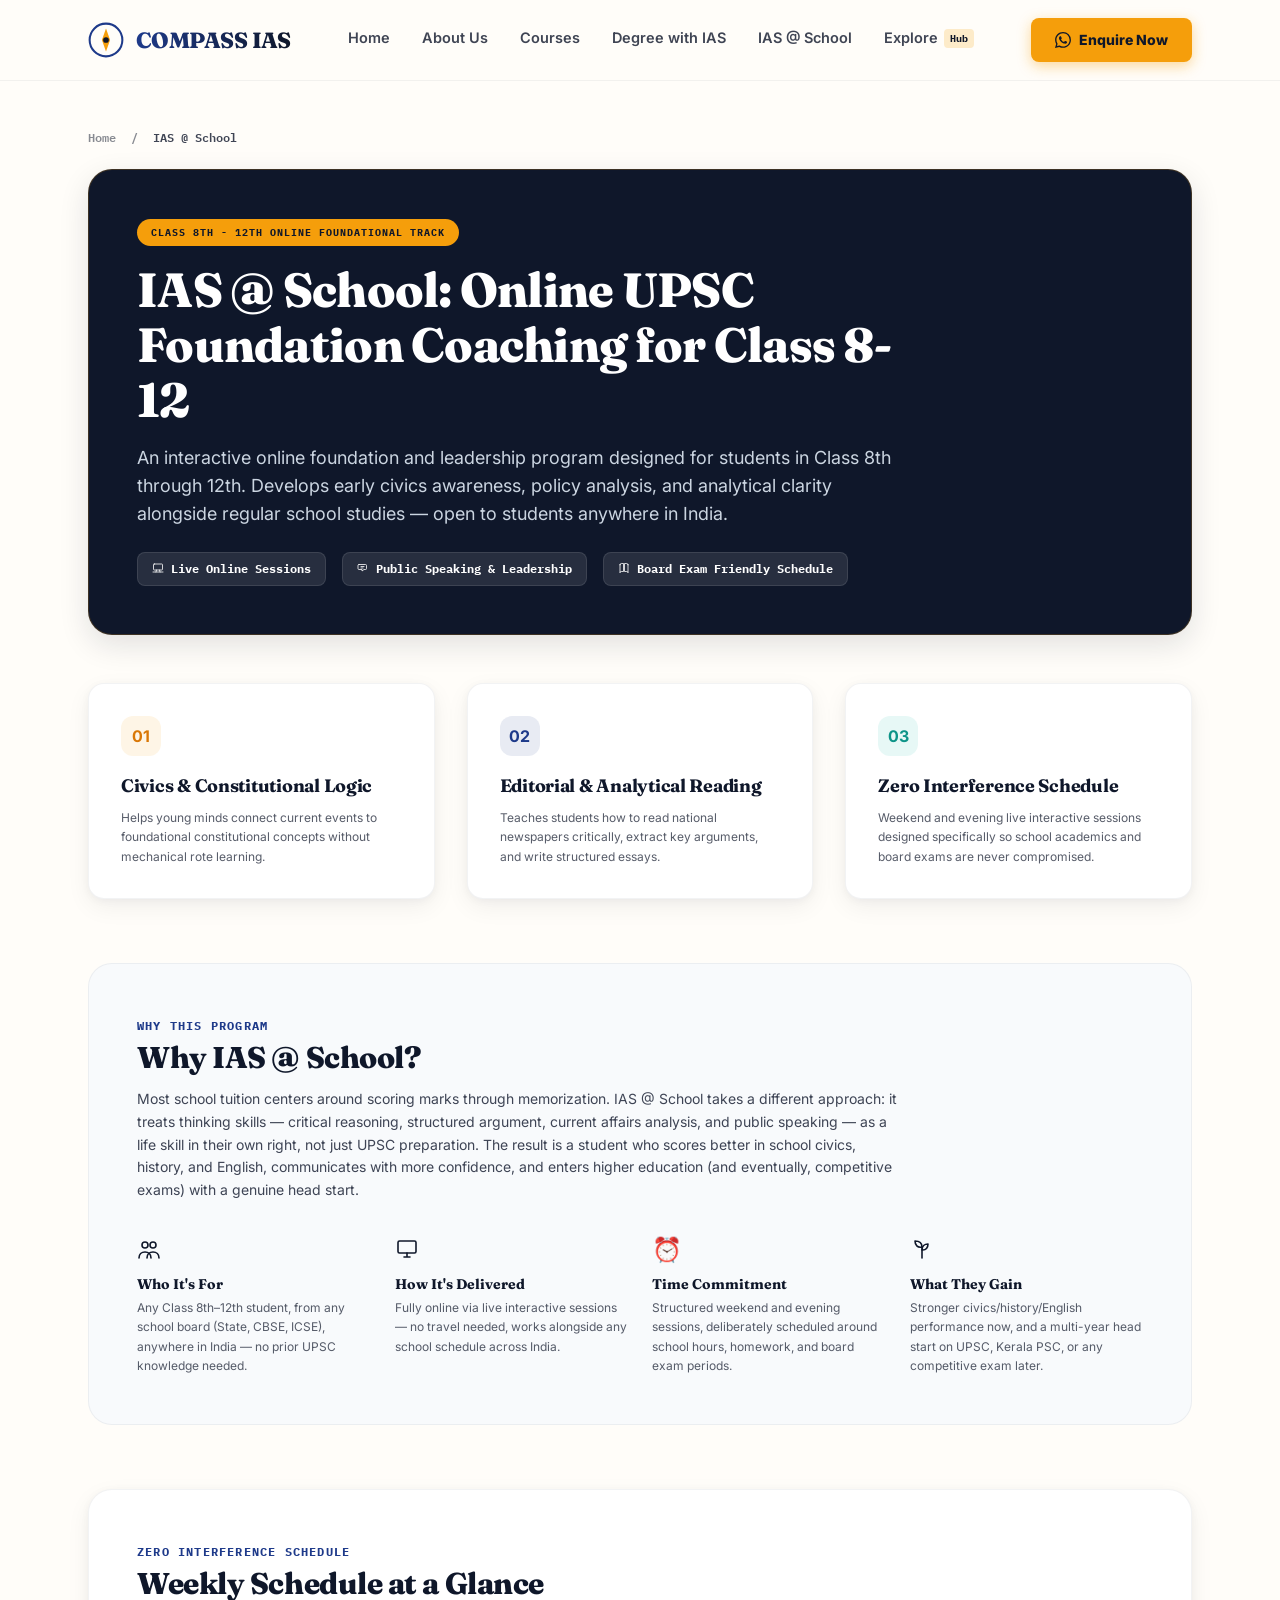
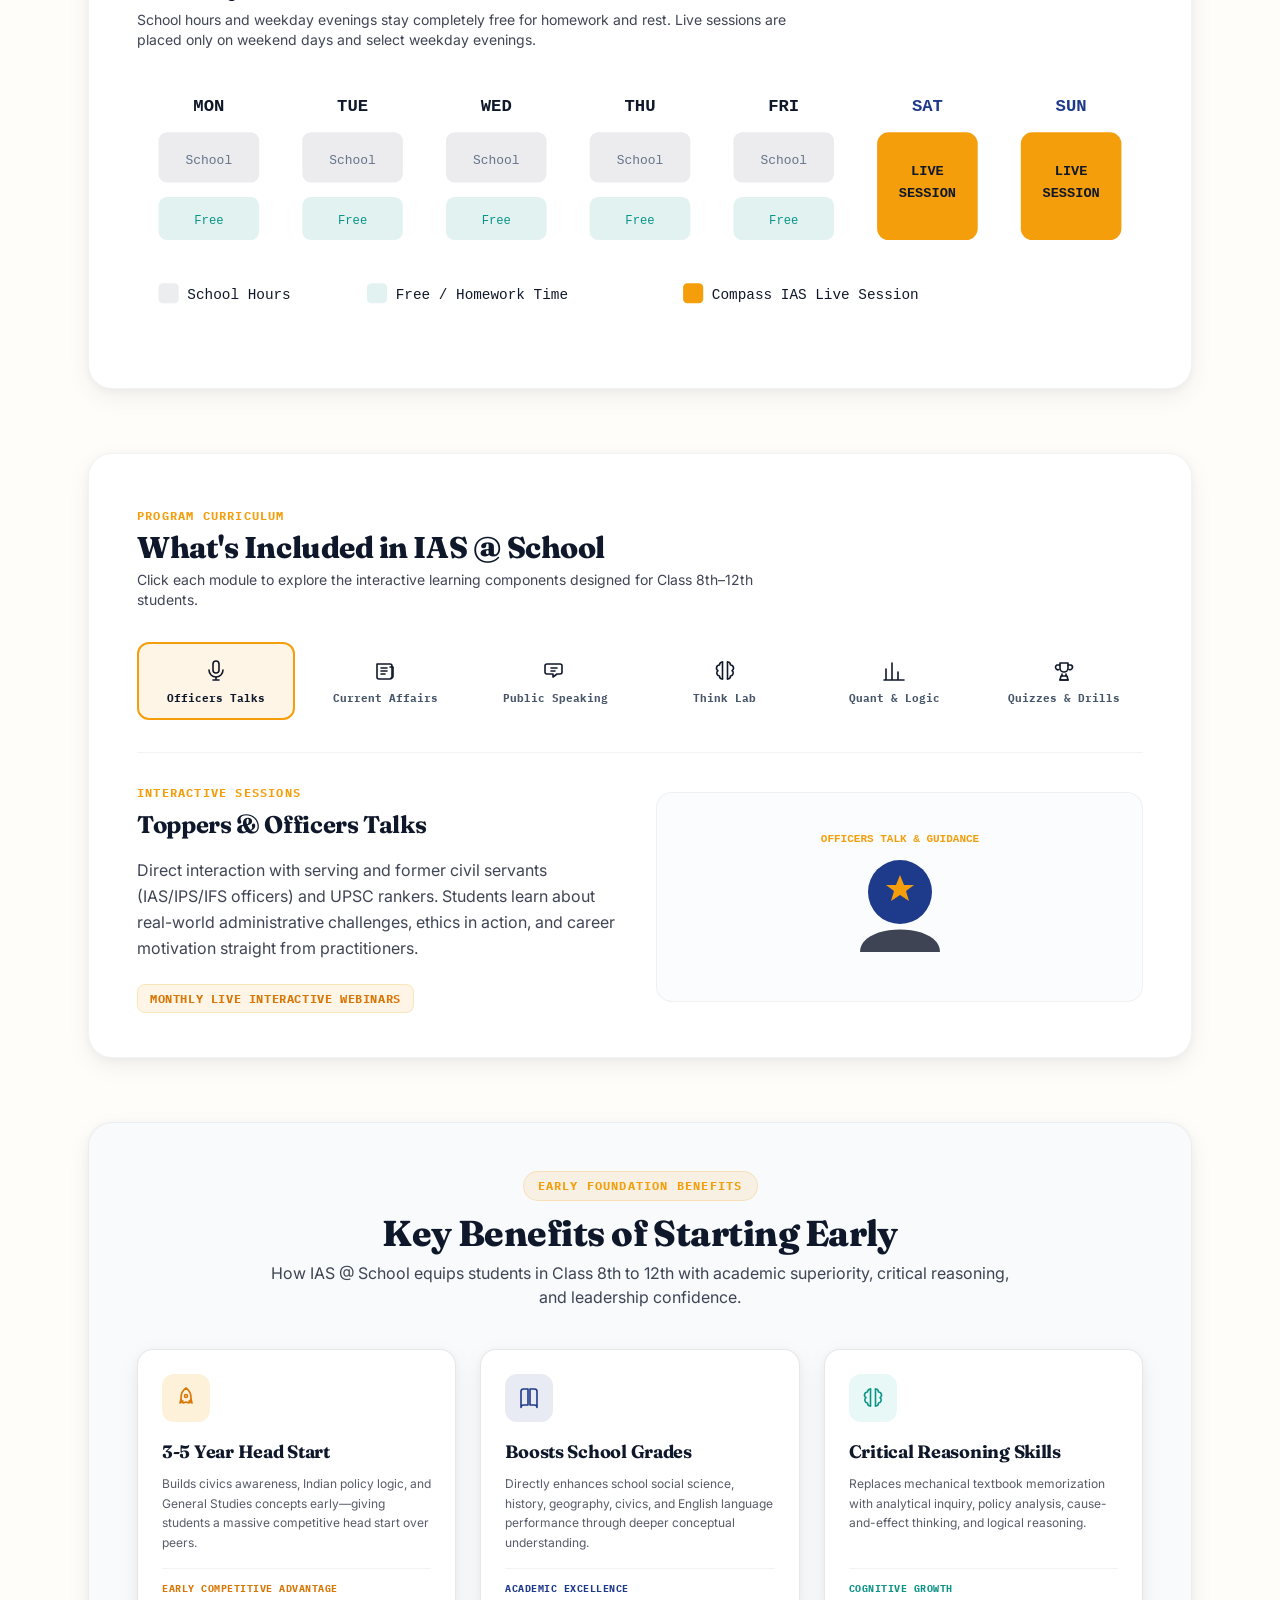
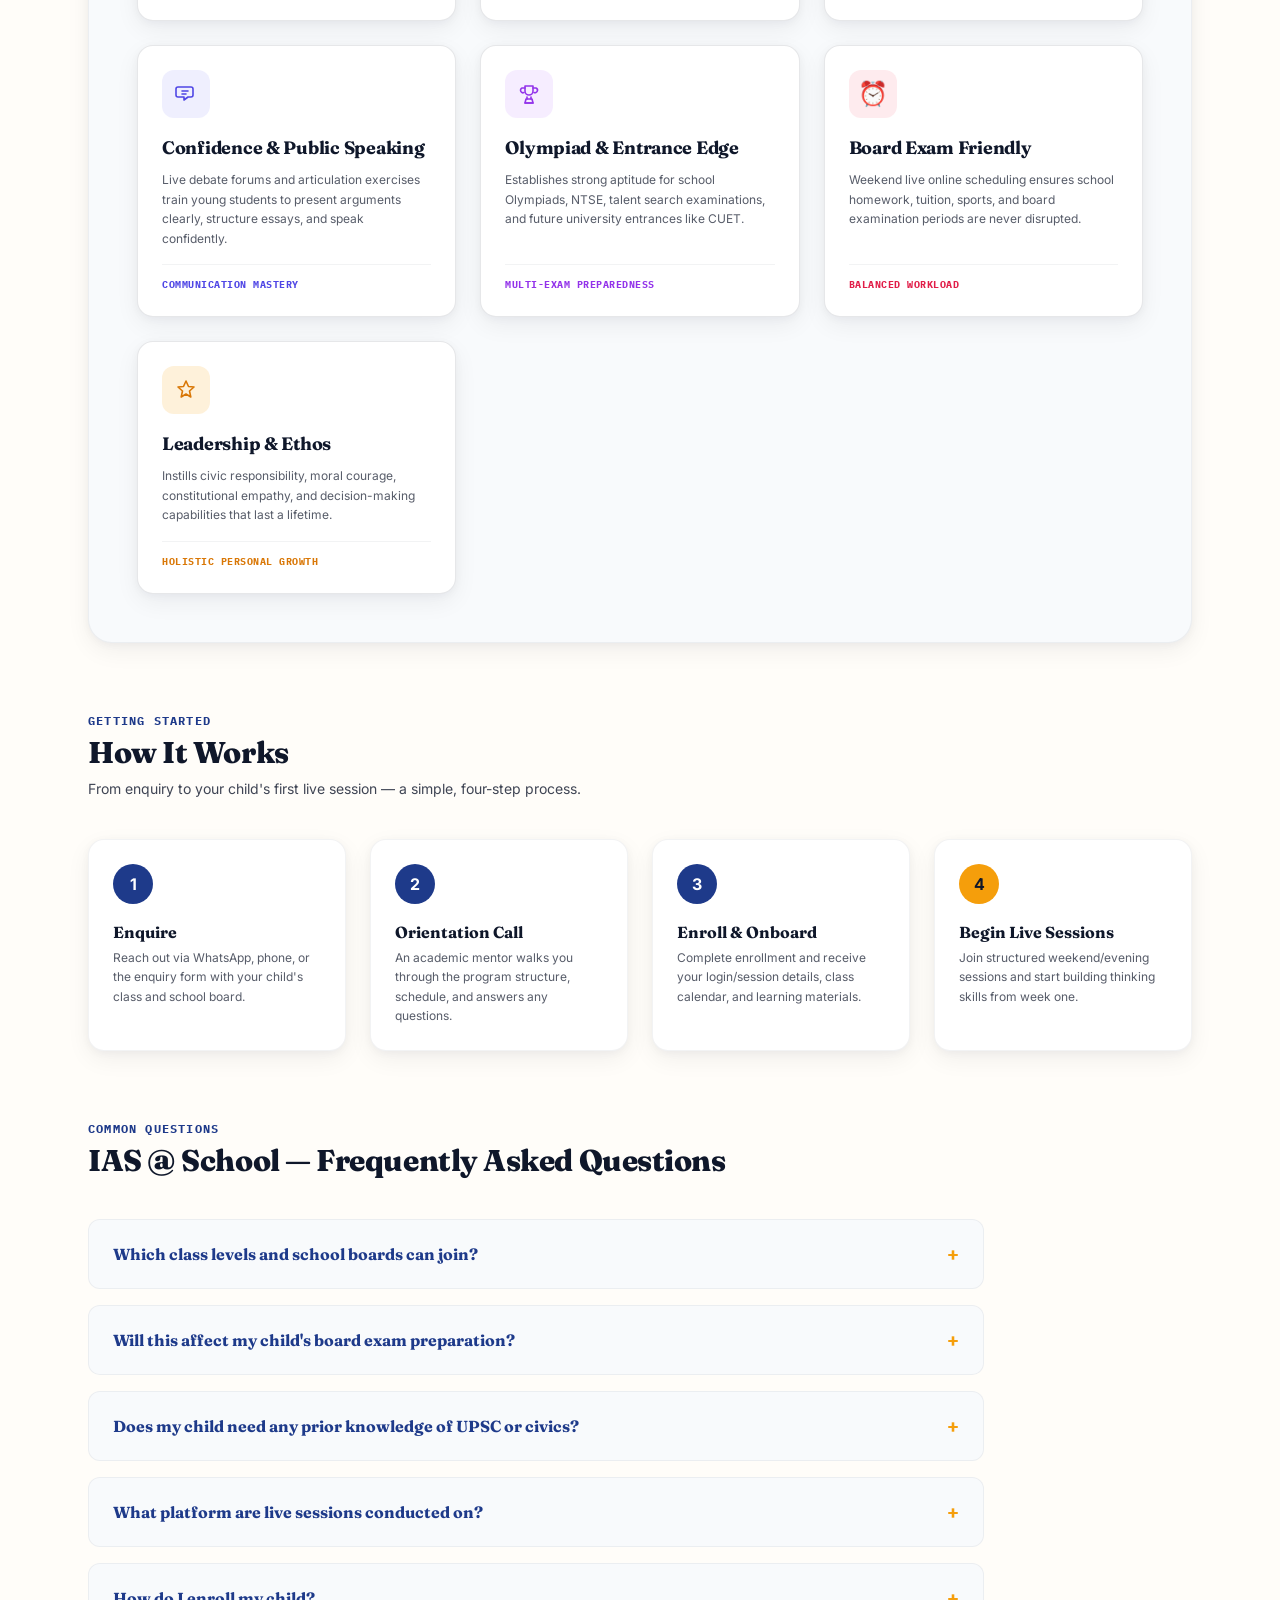
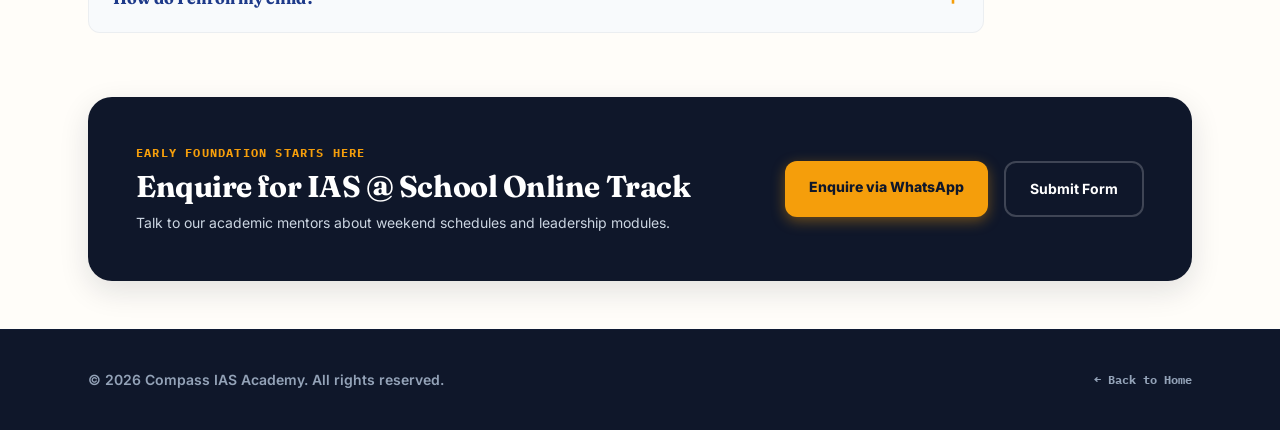
==== commit ab62659e: "Add files via upload" ====
--- a/ias-at-school.html
+++ b/ias-at-school.html
@@ -351,25 +351,6 @@
           </svg>
         </div>
 
-        <!-- See It In Action - Photo Placeholders -->
-        <div class="mb-16">
-          <div class="max-w-2xl mb-8">
-            <span class="font-mono text-xs font-bold tracking-widest text-brandBlue uppercase">See It In Action</span>
-            <h2 class="font-serif font-extrabold text-3xl text-brandNavy mt-1 mb-2">What a Live Session Looks Like</h2>
-            <p class="text-brandNavy/80 text-sm">Photos and screenshots from actual sessions coming soon as our first batch begins.</p>
-          </div>
-          <div class="grid grid-cols-1 sm:grid-cols-2 gap-6">
-            <div class="aspect-video rounded-2xl border-2 border-dashed border-brandNavy/15 bg-brandLight flex flex-col items-center justify-center text-center p-6 hover:border-brandBlue/40 transition-colors">
-              <span class="text-3xl mb-3 opacity-40"><svg viewBox="0 0 24 24" fill="none" stroke="currentColor" stroke-width="1.6" stroke-linecap="round" stroke-linejoin="round" style="width:1em;height:1em;display:inline-block;vertical-align:-0.125em" xmlns="http://www.w3.org/2000/svg"><rect x="3" y="7" width="18" height="13" rx="2"/><path d="M8 7l1.5-2.5h5L16 7"/><circle cx="12" cy="13.5" r="3.5"/></svg></span>
-              <span class="text-xs font-bold text-brandNavy/50 font-mono uppercase tracking-wide">Live Online Session Screenshot</span>
-            </div>
-            <div class="aspect-video rounded-2xl border-2 border-dashed border-brandNavy/15 bg-brandLight flex flex-col items-center justify-center text-center p-6 hover:border-brandBlue/40 transition-colors">
-              <span class="text-3xl mb-3 opacity-40"><svg viewBox="0 0 24 24" fill="none" stroke="currentColor" stroke-width="1.6" stroke-linecap="round" stroke-linejoin="round" style="width:1em;height:1em;display:inline-block;vertical-align:-0.125em" xmlns="http://www.w3.org/2000/svg"><rect x="3" y="7" width="18" height="13" rx="2"/><path d="M8 7l1.5-2.5h5L16 7"/><circle cx="12" cy="13.5" r="3.5"/></svg></span>
-              <span class="text-xs font-bold text-brandNavy/50 font-mono uppercase tracking-wide">Student Workbook / Materials</span>
-            </div>
-          </div>
-        </div>
-
         <!-- Interactive Program Components & Offerings Panel -->
         <div class="bg-white border border-brandNavy/5 reveal-on-scroll rounded-3xl p-8 lg:p-12 shadow-sm mb-16">
           <div class="max-w-2xl mb-8">
